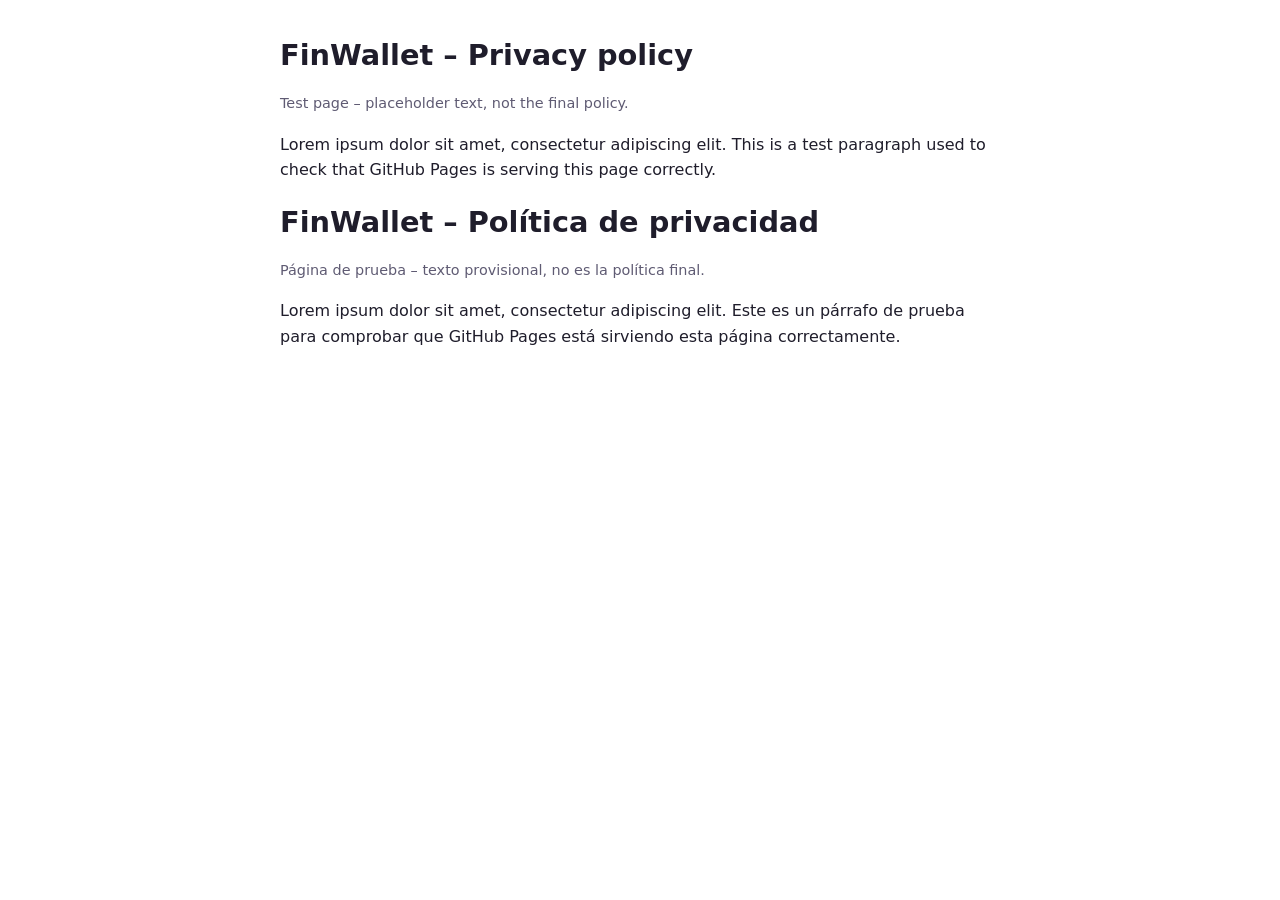
==== index.html @ 4b44c940 "Add test privacy policy page Placeholder text to check that GitHub Pages serves the page.  Co-Author" ====
<!doctype html>
<html lang="en">
<head>
<meta charset="utf-8">
<meta name="viewport" content="width=device-width, initial-scale=1">
<title>FinWallet – Privacy policy / Política de privacidad</title>
<style>
  :root { --bg:#ffffff; --fg:#1f1d2b; --muted:#5f5b73; --accent:#5b21b6; }
  @media (prefers-color-scheme: dark) {
    :root { --bg:#121118; --fg:#eceaf6; --muted:#a8a3c0; --accent:#b9a2ff; }
  }
  body { margin:0; background:var(--bg); color:var(--fg);
         font:16px/1.6 system-ui, -apple-system, "Segoe UI", Roboto, sans-serif; }
  main { max-width:720px; margin:0 auto; padding:32px 16px 64px; }
  h1 { font-size:1.8rem; margin:0 0 4px; }
  .muted { color:var(--muted); font-size:.9rem; }
  a { color:var(--accent); }
</style>
</head>
<body>
<main>
  <h1>FinWallet – Privacy policy</h1>
  <p class="muted">Test page – placeholder text, not the final policy.</p>
  <p>Lorem ipsum dolor sit amet, consectetur adipiscing elit. This is a test paragraph used to check that GitHub Pages is serving this page correctly.</p>

  <h1>FinWallet – Política de privacidad</h1>
  <p class="muted">Página de prueba – texto provisional, no es la política final.</p>
  <p>Lorem ipsum dolor sit amet, consectetur adipiscing elit. Este es un párrafo de prueba para comprobar que GitHub Pages está sirviendo esta página correctamente.</p>
</main>
</body>
</html>
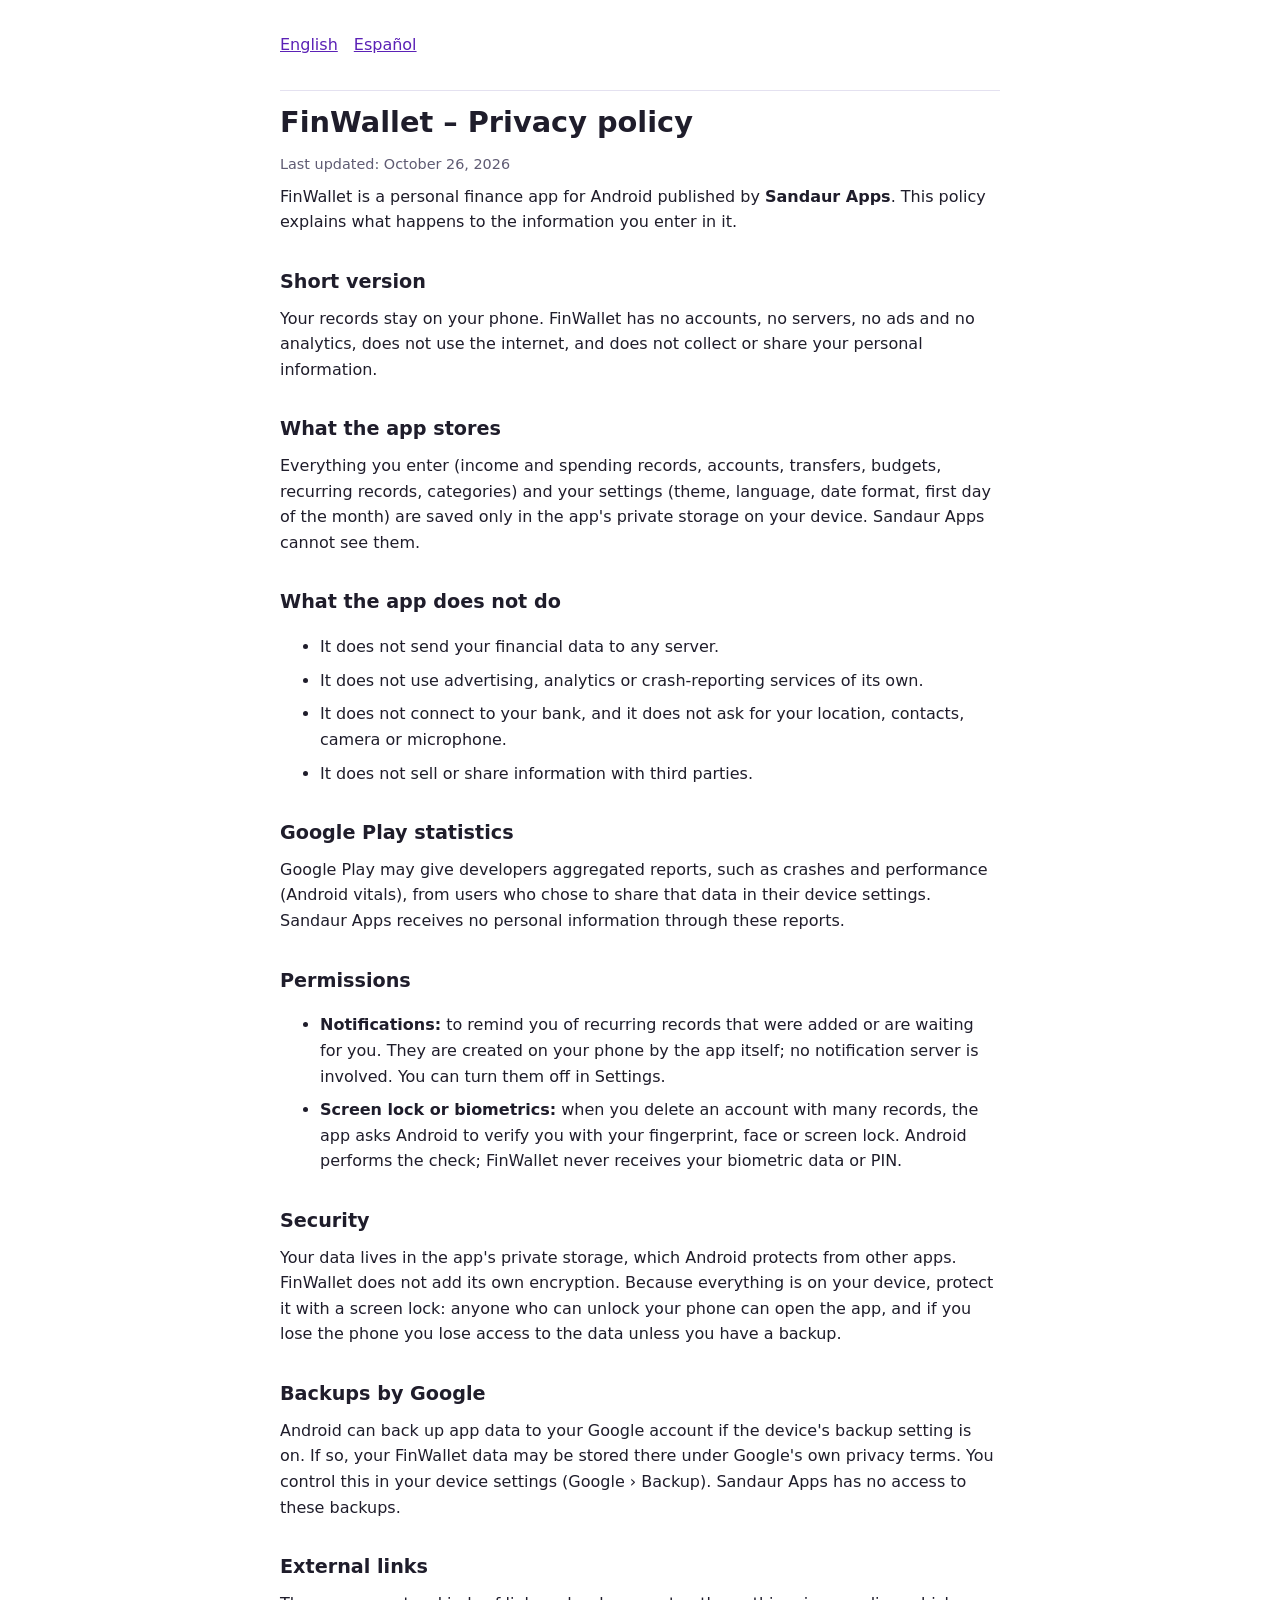
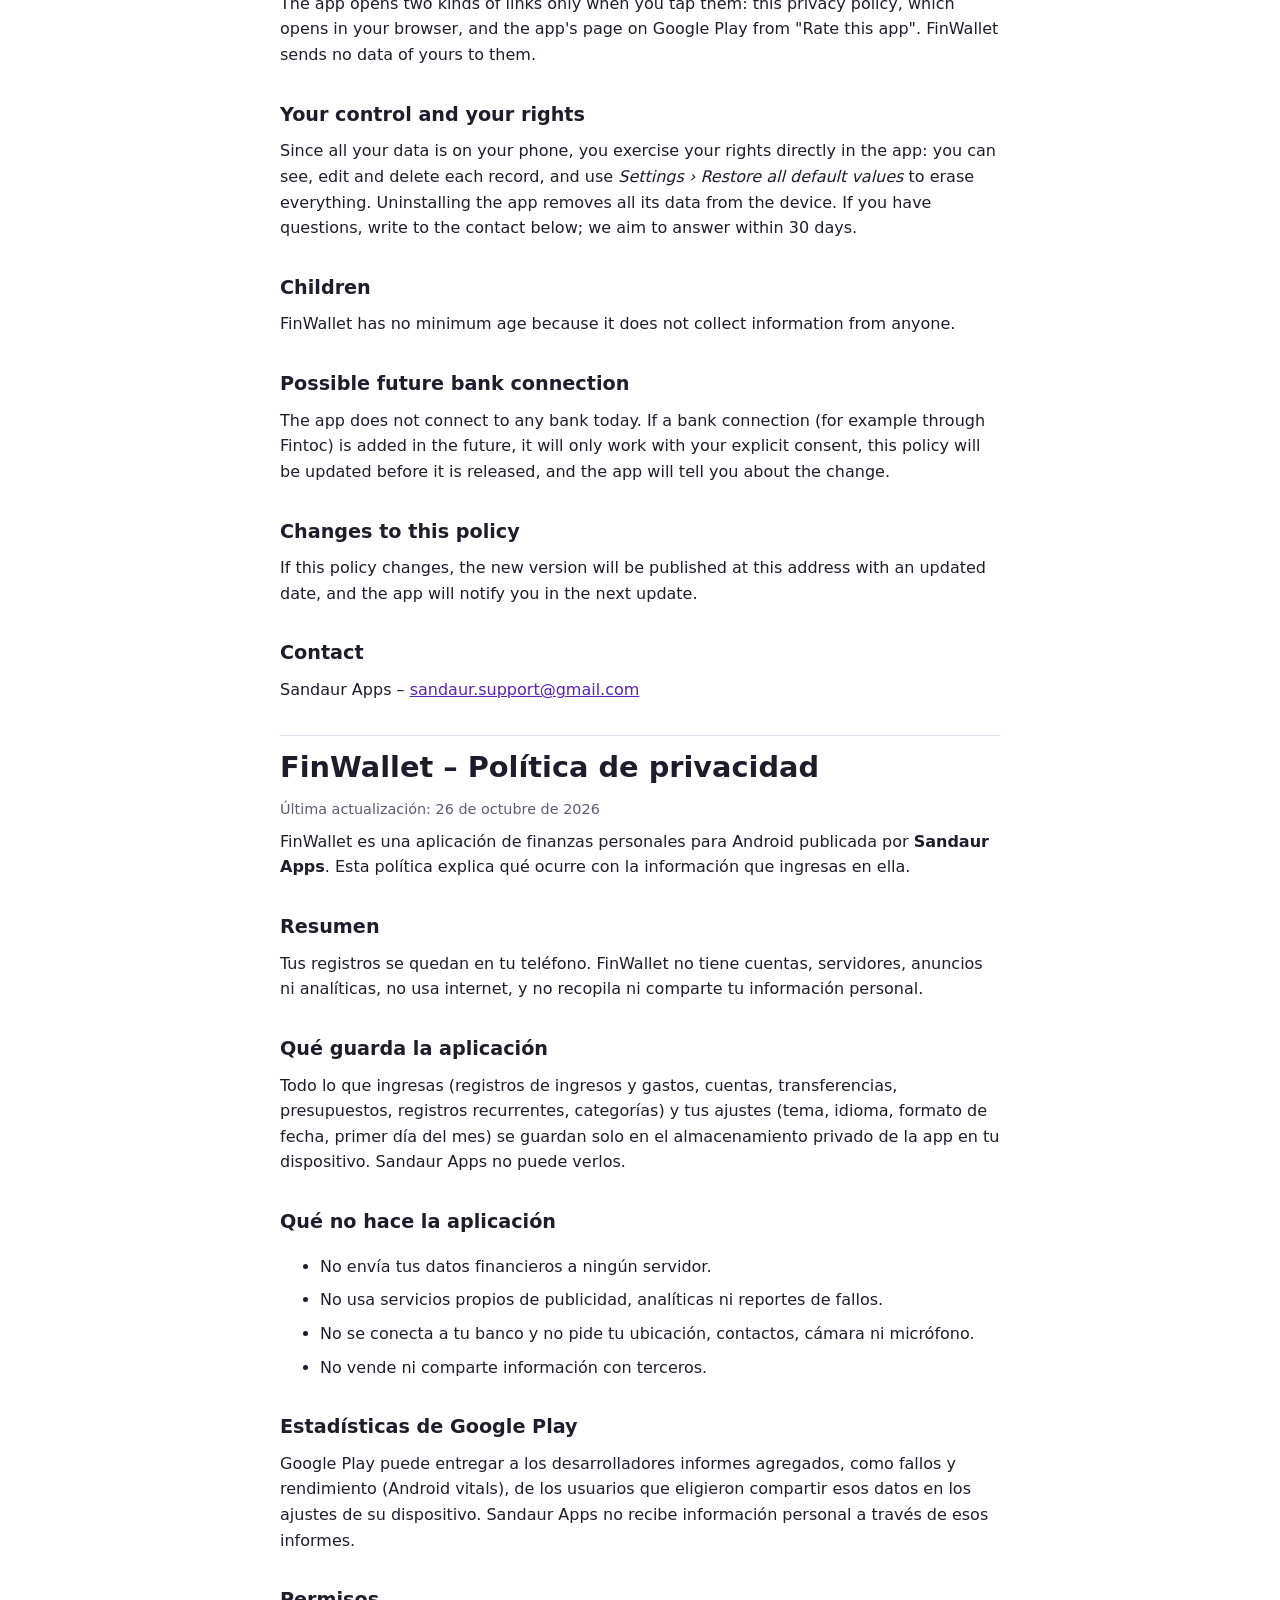
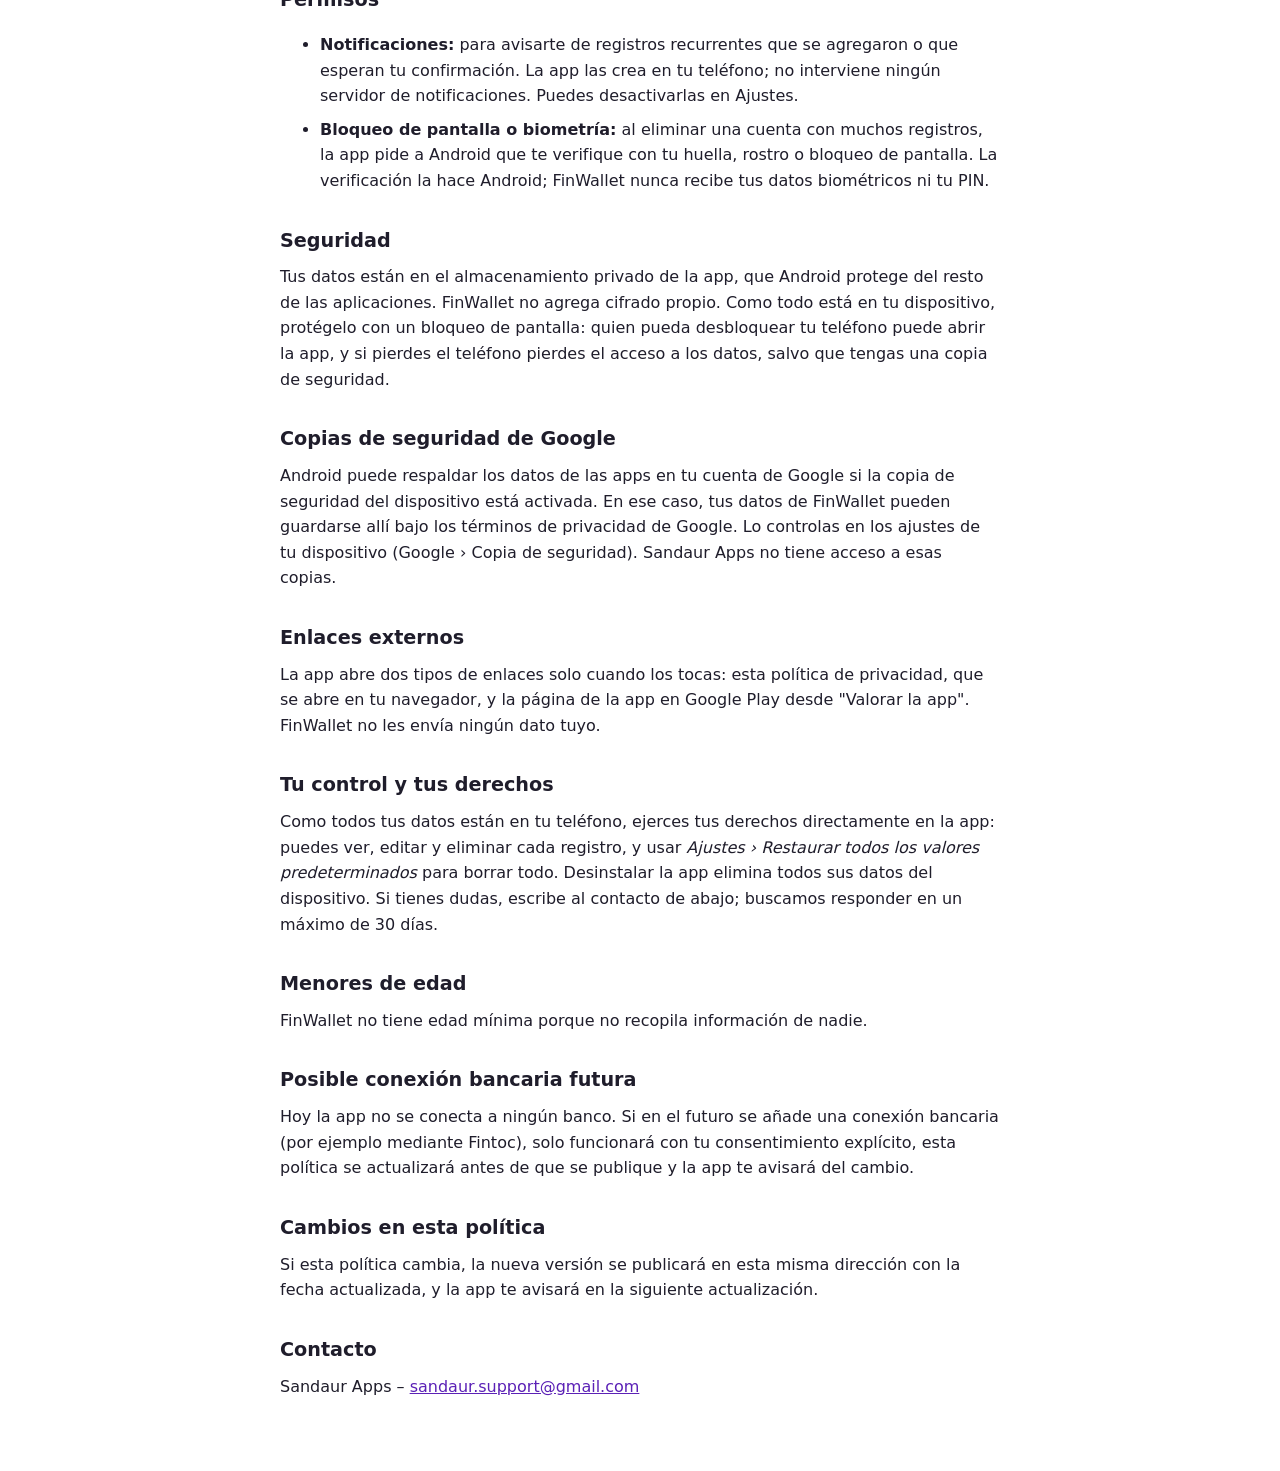
==== commit b5da03ea: "Publish the FinWallet privacy policy Replaces the test page with the full policy in English and Span" ====
--- a/index.html
+++ b/index.html
@@ -4,28 +4,135 @@
 <meta charset="utf-8">
 <meta name="viewport" content="width=device-width, initial-scale=1">
 <title>FinWallet – Privacy policy / Política de privacidad</title>
+<meta name="description" content="Privacy policy of FinWallet, a personal finance app for Android by Sandaur Apps. / Política de privacidad de FinWallet, app de finanzas personales para Android de Sandaur Apps.">
 <style>
-  :root { --bg:#ffffff; --fg:#1f1d2b; --muted:#5f5b73; --accent:#5b21b6; }
+  :root { --bg:#ffffff; --fg:#1f1d2b; --muted:#5f5b73; --line:#e4e1f0; --accent:#5b21b6; }
   @media (prefers-color-scheme: dark) {
-    :root { --bg:#121118; --fg:#eceaf6; --muted:#a8a3c0; --accent:#b9a2ff; }
+    :root { --bg:#121118; --fg:#eceaf6; --muted:#a8a3c0; --line:#2b2938; --accent:#b9a2ff; }
   }
   body { margin:0; background:var(--bg); color:var(--fg);
          font:16px/1.6 system-ui, -apple-system, "Segoe UI", Roboto, sans-serif; }
   main { max-width:720px; margin:0 auto; padding:32px 16px 64px; }
   h1 { font-size:1.8rem; margin:0 0 4px; }
+  h2 { font-size:1.2rem; margin:32px 0 8px; }
+  p, li { margin:8px 0; }
   .muted { color:var(--muted); font-size:.9rem; }
+  nav a { color:var(--accent); margin-right:16px; }
+  section { border-top:1px solid var(--line); margin-top:32px; padding-top:8px; }
   a { color:var(--accent); }
 </style>
 </head>
 <body>
 <main>
+<nav><a href="#en">English</a><a href="#es">Español</a></nav>
+
+<section id="en" lang="en">
   <h1>FinWallet – Privacy policy</h1>
-  <p class="muted">Test page – placeholder text, not the final policy.</p>
-  <p>Lorem ipsum dolor sit amet, consectetur adipiscing elit. This is a test paragraph used to check that GitHub Pages is serving this page correctly.</p>
+  <p class="muted">Last updated: October 26, 2026</p>
 
+  <p>FinWallet is a personal finance app for Android published by <strong>Sandaur Apps</strong>. This policy explains what happens to the information you enter in it.</p>
+
+  <h2>Short version</h2>
+  <p>Your records stay on your phone. FinWallet has no accounts, no servers, no ads and no analytics, does not use the internet, and does not collect or share your personal information.</p>
+
+  <h2>What the app stores</h2>
+  <p>Everything you enter (income and spending records, accounts, transfers, budgets, recurring records, categories) and your settings (theme, language, date format, first day of the month) are saved only in the app's private storage on your device. Sandaur Apps cannot see them.</p>
+
+  <h2>What the app does not do</h2>
+  <ul>
+    <li>It does not send your financial data to any server.</li>
+    <li>It does not use advertising, analytics or crash-reporting services of its own.</li>
+    <li>It does not connect to your bank, and it does not ask for your location, contacts, camera or microphone.</li>
+    <li>It does not sell or share information with third parties.</li>
+  </ul>
+
+  <h2>Google Play statistics</h2>
+  <p>Google Play may give developers aggregated reports, such as crashes and performance (Android vitals), from users who chose to share that data in their device settings. Sandaur Apps receives no personal information through these reports.</p>
+
+  <h2>Permissions</h2>
+  <ul>
+    <li><strong>Notifications:</strong> to remind you of recurring records that were added or are waiting for you. They are created on your phone by the app itself; no notification server is involved. You can turn them off in Settings.</li>
+    <li><strong>Screen lock or biometrics:</strong> when you delete an account with many records, the app asks Android to verify you with your fingerprint, face or screen lock. Android performs the check; FinWallet never receives your biometric data or PIN.</li>
+  </ul>
+
+  <h2>Security</h2>
+  <p>Your data lives in the app's private storage, which Android protects from other apps. FinWallet does not add its own encryption. Because everything is on your device, protect it with a screen lock: anyone who can unlock your phone can open the app, and if you lose the phone you lose access to the data unless you have a backup.</p>
+
+  <h2>Backups by Google</h2>
+  <p>Android can back up app data to your Google account if the device's backup setting is on. If so, your FinWallet data may be stored there under Google's own privacy terms. You control this in your device settings (Google &rsaquo; Backup). Sandaur Apps has no access to these backups.</p>
+
+  <h2>External links</h2>
+  <p>The app opens two kinds of links only when you tap them: this privacy policy, which opens in your browser, and the app's page on Google Play from "Rate this app". FinWallet sends no data of yours to them.</p>
+
+  <h2>Your control and your rights</h2>
+  <p>Since all your data is on your phone, you exercise your rights directly in the app: you can see, edit and delete each record, and use <em>Settings &rsaquo; Restore all default values</em> to erase everything. Uninstalling the app removes all its data from the device. If you have questions, write to the contact below; we aim to answer within 30 days.</p>
+
+  <h2>Children</h2>
+  <p>FinWallet has no minimum age because it does not collect information from anyone.</p>
+
+  <h2>Possible future bank connection</h2>
+  <p>The app does not connect to any bank today. If a bank connection (for example through Fintoc) is added in the future, it will only work with your explicit consent, this policy will be updated before it is released, and the app will tell you about the change.</p>
+
+  <h2>Changes to this policy</h2>
+  <p>If this policy changes, the new version will be published at this address with an updated date, and the app will notify you in the next update.</p>
+
+  <h2>Contact</h2>
+  <p>Sandaur Apps – <a href="mailto:sandaur.support@gmail.com">sandaur.support@gmail.com</a></p>
+</section>
+
+<section id="es" lang="es">
   <h1>FinWallet – Política de privacidad</h1>
-  <p class="muted">Página de prueba – texto provisional, no es la política final.</p>
-  <p>Lorem ipsum dolor sit amet, consectetur adipiscing elit. Este es un párrafo de prueba para comprobar que GitHub Pages está sirviendo esta página correctamente.</p>
+  <p class="muted">Última actualización: 26 de octubre de 2026</p>
+
+  <p>FinWallet es una aplicación de finanzas personales para Android publicada por <strong>Sandaur Apps</strong>. Esta política explica qué ocurre con la información que ingresas en ella.</p>
+
+  <h2>Resumen</h2>
+  <p>Tus registros se quedan en tu teléfono. FinWallet no tiene cuentas, servidores, anuncios ni analíticas, no usa internet, y no recopila ni comparte tu información personal.</p>
+
+  <h2>Qué guarda la aplicación</h2>
+  <p>Todo lo que ingresas (registros de ingresos y gastos, cuentas, transferencias, presupuestos, registros recurrentes, categorías) y tus ajustes (tema, idioma, formato de fecha, primer día del mes) se guardan solo en el almacenamiento privado de la app en tu dispositivo. Sandaur Apps no puede verlos.</p>
+
+  <h2>Qué no hace la aplicación</h2>
+  <ul>
+    <li>No envía tus datos financieros a ningún servidor.</li>
+    <li>No usa servicios propios de publicidad, analíticas ni reportes de fallos.</li>
+    <li>No se conecta a tu banco y no pide tu ubicación, contactos, cámara ni micrófono.</li>
+    <li>No vende ni comparte información con terceros.</li>
+  </ul>
+
+  <h2>Estadísticas de Google Play</h2>
+  <p>Google Play puede entregar a los desarrolladores informes agregados, como fallos y rendimiento (Android vitals), de los usuarios que eligieron compartir esos datos en los ajustes de su dispositivo. Sandaur Apps no recibe información personal a través de esos informes.</p>
+
+  <h2>Permisos</h2>
+  <ul>
+    <li><strong>Notificaciones:</strong> para avisarte de registros recurrentes que se agregaron o que esperan tu confirmación. La app las crea en tu teléfono; no interviene ningún servidor de notificaciones. Puedes desactivarlas en Ajustes.</li>
+    <li><strong>Bloqueo de pantalla o biometría:</strong> al eliminar una cuenta con muchos registros, la app pide a Android que te verifique con tu huella, rostro o bloqueo de pantalla. La verificación la hace Android; FinWallet nunca recibe tus datos biométricos ni tu PIN.</li>
+  </ul>
+
+  <h2>Seguridad</h2>
+  <p>Tus datos están en el almacenamiento privado de la app, que Android protege del resto de las aplicaciones. FinWallet no agrega cifrado propio. Como todo está en tu dispositivo, protégelo con un bloqueo de pantalla: quien pueda desbloquear tu teléfono puede abrir la app, y si pierdes el teléfono pierdes el acceso a los datos, salvo que tengas una copia de seguridad.</p>
+
+  <h2>Copias de seguridad de Google</h2>
+  <p>Android puede respaldar los datos de las apps en tu cuenta de Google si la copia de seguridad del dispositivo está activada. En ese caso, tus datos de FinWallet pueden guardarse allí bajo los términos de privacidad de Google. Lo controlas en los ajustes de tu dispositivo (Google &rsaquo; Copia de seguridad). Sandaur Apps no tiene acceso a esas copias.</p>
+
+  <h2>Enlaces externos</h2>
+  <p>La app abre dos tipos de enlaces solo cuando los tocas: esta política de privacidad, que se abre en tu navegador, y la página de la app en Google Play desde "Valorar la app". FinWallet no les envía ningún dato tuyo.</p>
+
+  <h2>Tu control y tus derechos</h2>
+  <p>Como todos tus datos están en tu teléfono, ejerces tus derechos directamente en la app: puedes ver, editar y eliminar cada registro, y usar <em>Ajustes &rsaquo; Restaurar todos los valores predeterminados</em> para borrar todo. Desinstalar la app elimina todos sus datos del dispositivo. Si tienes dudas, escribe al contacto de abajo; buscamos responder en un máximo de 30 días.</p>
+
+  <h2>Menores de edad</h2>
+  <p>FinWallet no tiene edad mínima porque no recopila información de nadie.</p>
+
+  <h2>Posible conexión bancaria futura</h2>
+  <p>Hoy la app no se conecta a ningún banco. Si en el futuro se añade una conexión bancaria (por ejemplo mediante Fintoc), solo funcionará con tu consentimiento explícito, esta política se actualizará antes de que se publique y la app te avisará del cambio.</p>
+
+  <h2>Cambios en esta política</h2>
+  <p>Si esta política cambia, la nueva versión se publicará en esta misma dirección con la fecha actualizada, y la app te avisará en la siguiente actualización.</p>
+
+  <h2>Contacto</h2>
+  <p>Sandaur Apps – <a href="mailto:sandaur.support@gmail.com">sandaur.support@gmail.com</a></p>
+</section>
 </main>
 </body>
 </html>
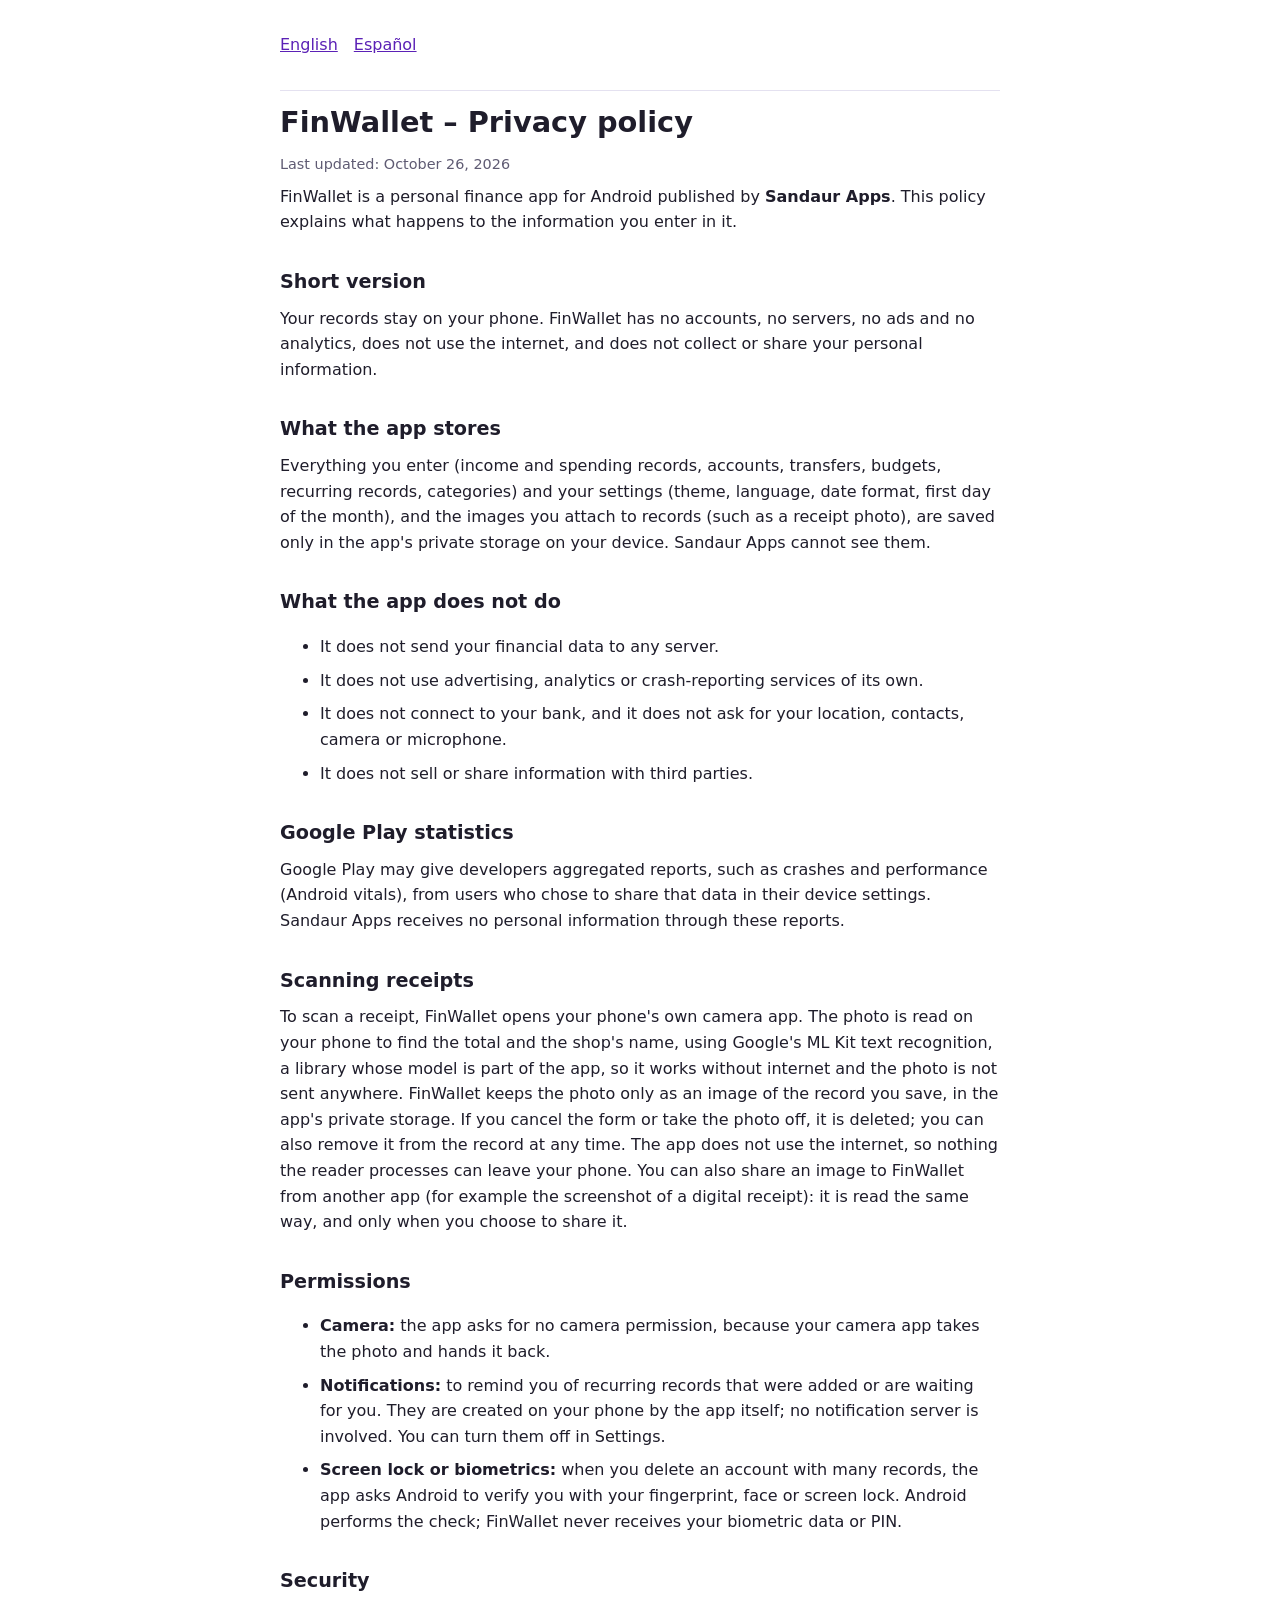
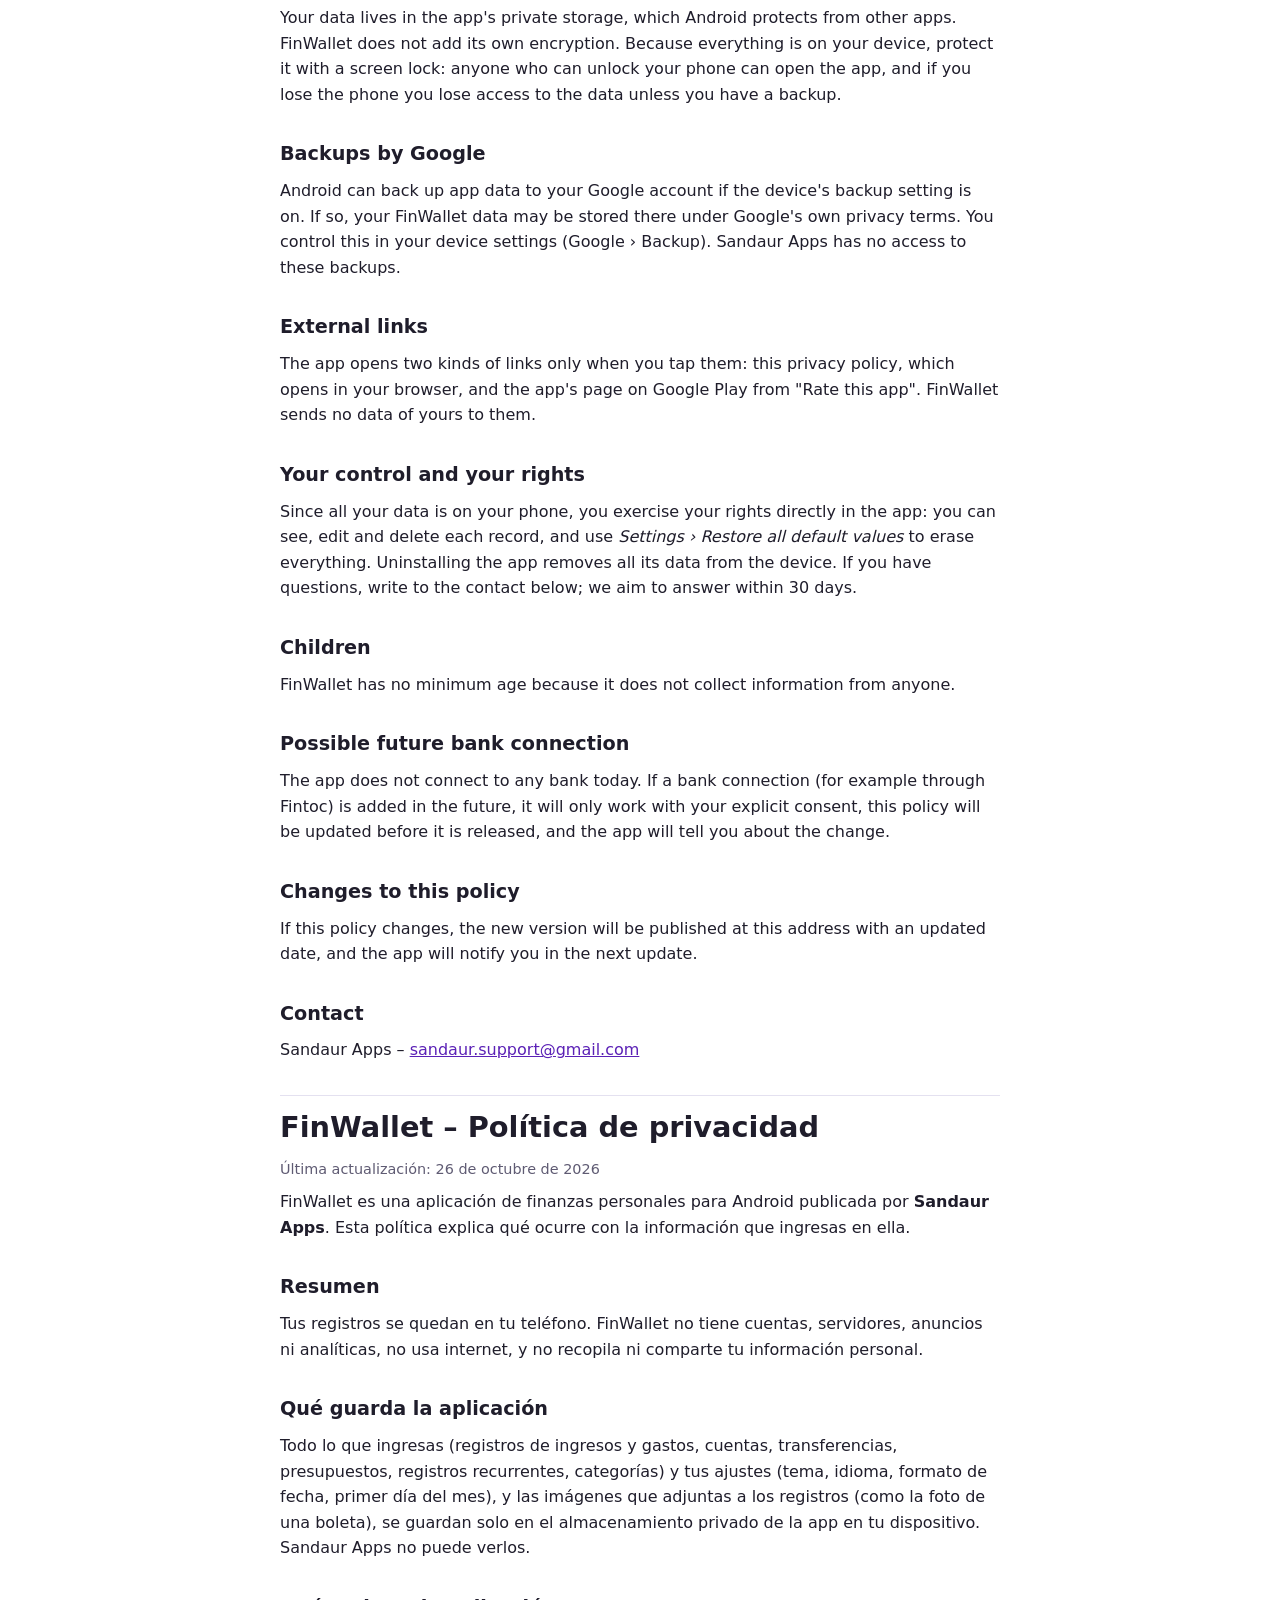
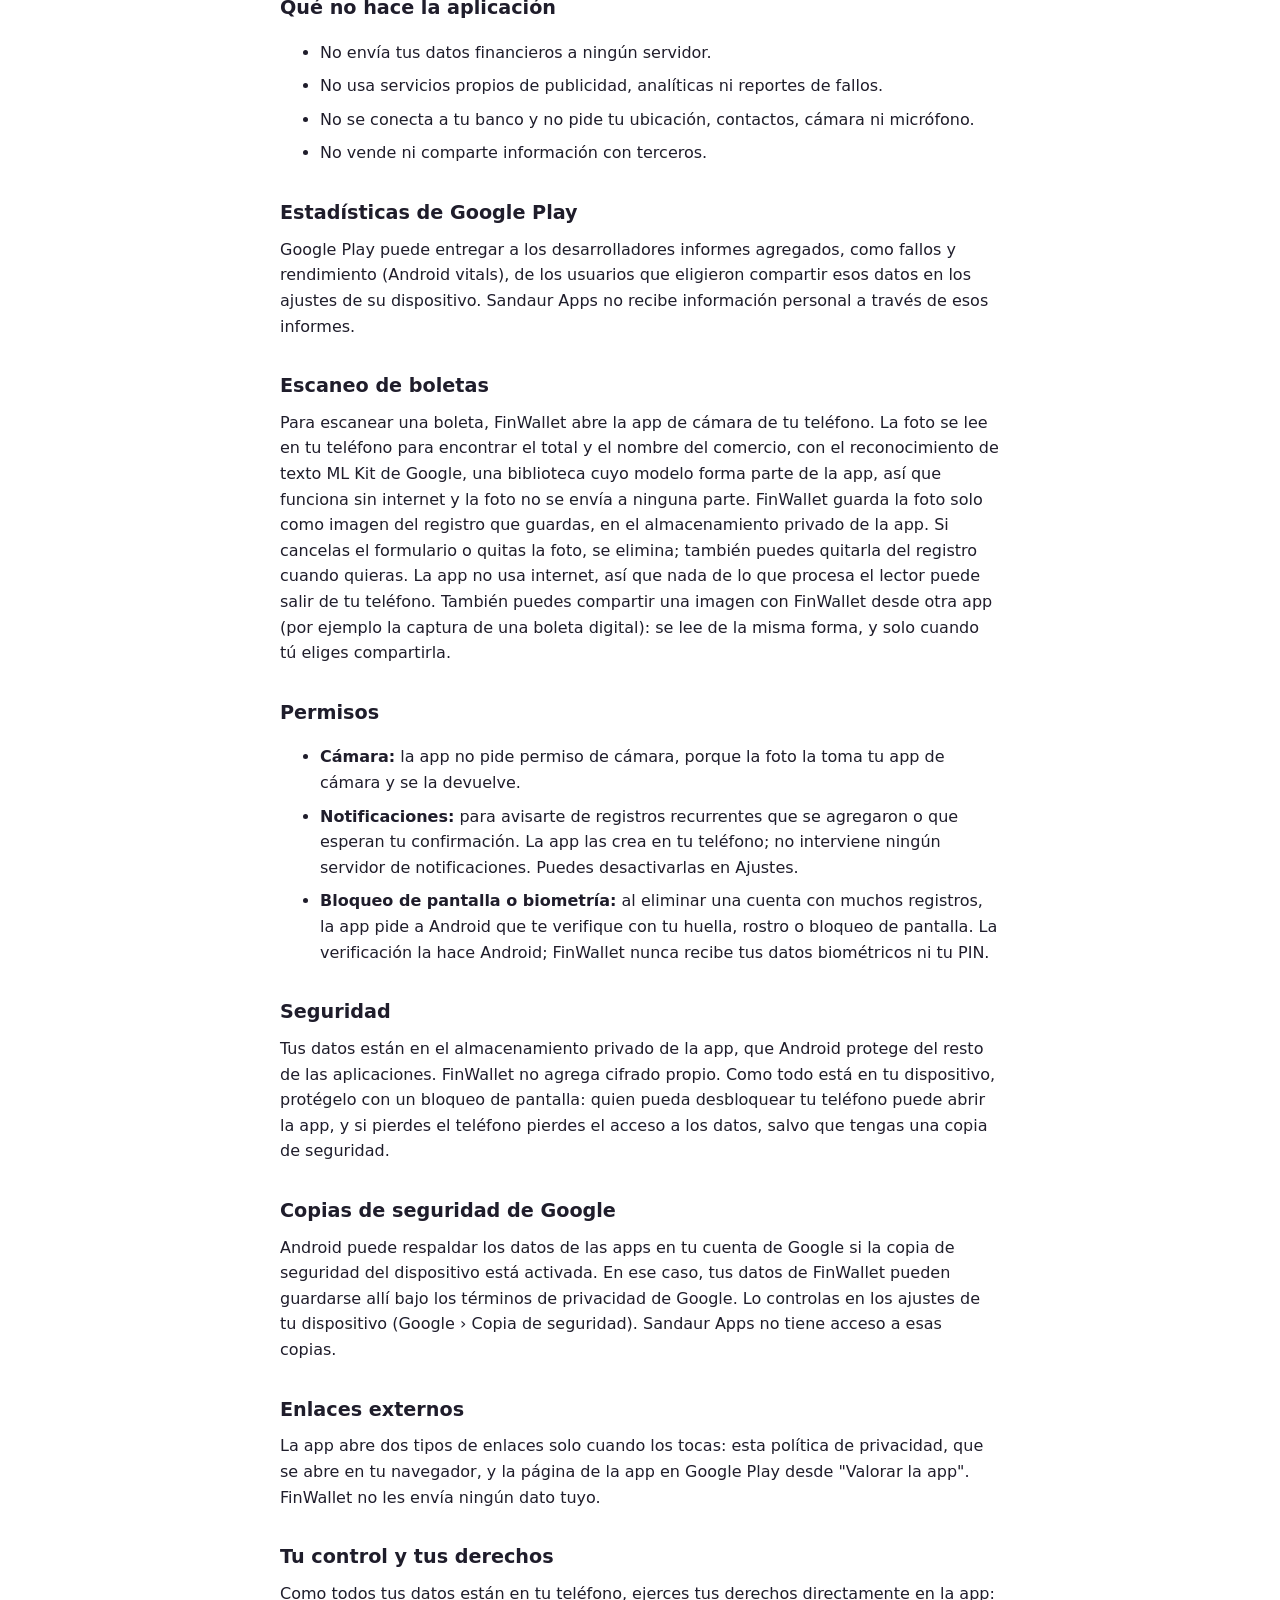
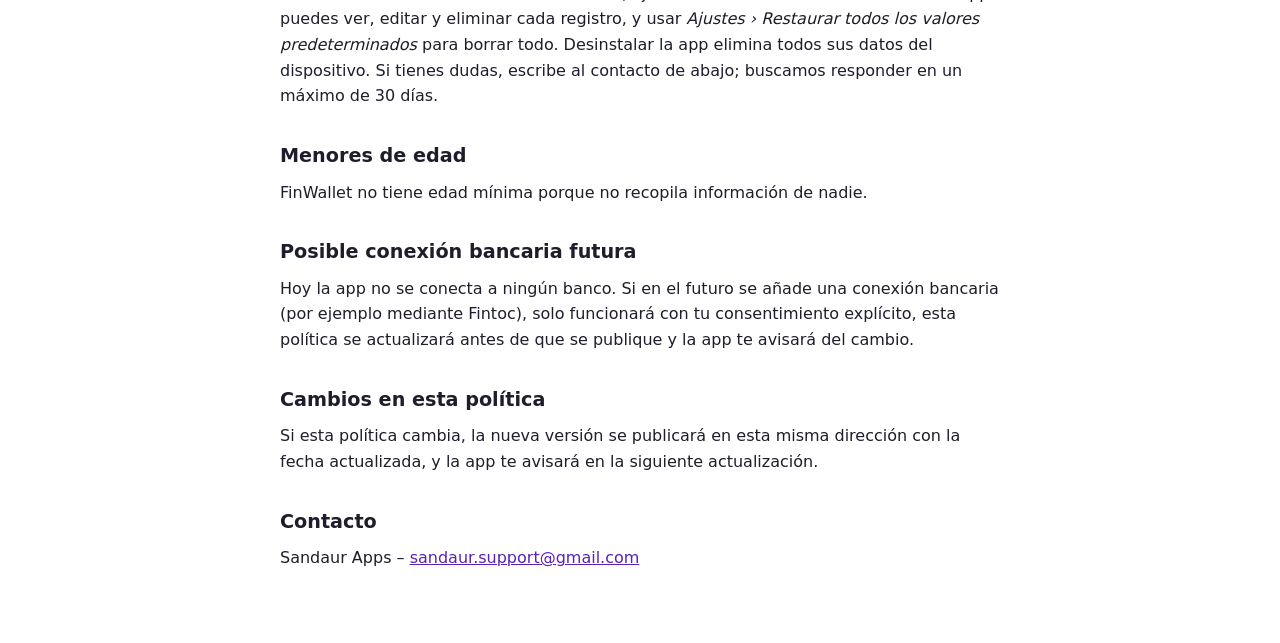
==== commit 2dc197c0: "Privacy policy: receipt scanning with on-device text recognition Explains that the photo is taken by" ====
--- a/index.html
+++ b/index.html
@@ -36,7 +36,7 @@
   <p>Your records stay on your phone. FinWallet has no accounts, no servers, no ads and no analytics, does not use the internet, and does not collect or share your personal information.</p>
 
   <h2>What the app stores</h2>
-  <p>Everything you enter (income and spending records, accounts, transfers, budgets, recurring records, categories) and your settings (theme, language, date format, first day of the month) are saved only in the app's private storage on your device. Sandaur Apps cannot see them.</p>
+  <p>Everything you enter (income and spending records, accounts, transfers, budgets, recurring records, categories) and your settings (theme, language, date format, first day of the month), and the images you attach to records (such as a receipt photo), are saved only in the app's private storage on your device. Sandaur Apps cannot see them.</p>
 
   <h2>What the app does not do</h2>
   <ul>
@@ -49,8 +49,12 @@
   <h2>Google Play statistics</h2>
   <p>Google Play may give developers aggregated reports, such as crashes and performance (Android vitals), from users who chose to share that data in their device settings. Sandaur Apps receives no personal information through these reports.</p>
 
+  <h2>Scanning receipts</h2>
+  <p>To scan a receipt, FinWallet opens your phone's own camera app. The photo is read on your phone to find the total and the shop's name, using Google's ML Kit text recognition, a library whose model is part of the app, so it works without internet and the photo is not sent anywhere. FinWallet keeps the photo only as an image of the record you save, in the app's private storage. If you cancel the form or take the photo off, it is deleted; you can also remove it from the record at any time. The app does not use the internet, so nothing the reader processes can leave your phone. You can also share an image to FinWallet from another app (for example the screenshot of a digital receipt): it is read the same way, and only when you choose to share it.</p>
+
   <h2>Permissions</h2>
   <ul>
+    <li><strong>Camera:</strong> the app asks for no camera permission, because your camera app takes the photo and hands it back.</li>
     <li><strong>Notifications:</strong> to remind you of recurring records that were added or are waiting for you. They are created on your phone by the app itself; no notification server is involved. You can turn them off in Settings.</li>
     <li><strong>Screen lock or biometrics:</strong> when you delete an account with many records, the app asks Android to verify you with your fingerprint, face or screen lock. Android performs the check; FinWallet never receives your biometric data or PIN.</li>
   </ul>
@@ -90,7 +94,7 @@
   <p>Tus registros se quedan en tu teléfono. FinWallet no tiene cuentas, servidores, anuncios ni analíticas, no usa internet, y no recopila ni comparte tu información personal.</p>
 
   <h2>Qué guarda la aplicación</h2>
-  <p>Todo lo que ingresas (registros de ingresos y gastos, cuentas, transferencias, presupuestos, registros recurrentes, categorías) y tus ajustes (tema, idioma, formato de fecha, primer día del mes) se guardan solo en el almacenamiento privado de la app en tu dispositivo. Sandaur Apps no puede verlos.</p>
+  <p>Todo lo que ingresas (registros de ingresos y gastos, cuentas, transferencias, presupuestos, registros recurrentes, categorías) y tus ajustes (tema, idioma, formato de fecha, primer día del mes), y las imágenes que adjuntas a los registros (como la foto de una boleta), se guardan solo en el almacenamiento privado de la app en tu dispositivo. Sandaur Apps no puede verlos.</p>
 
   <h2>Qué no hace la aplicación</h2>
   <ul>
@@ -103,8 +107,12 @@
   <h2>Estadísticas de Google Play</h2>
   <p>Google Play puede entregar a los desarrolladores informes agregados, como fallos y rendimiento (Android vitals), de los usuarios que eligieron compartir esos datos en los ajustes de su dispositivo. Sandaur Apps no recibe información personal a través de esos informes.</p>
 
+  <h2>Escaneo de boletas</h2>
+  <p>Para escanear una boleta, FinWallet abre la app de cámara de tu teléfono. La foto se lee en tu teléfono para encontrar el total y el nombre del comercio, con el reconocimiento de texto ML Kit de Google, una biblioteca cuyo modelo forma parte de la app, así que funciona sin internet y la foto no se envía a ninguna parte. FinWallet guarda la foto solo como imagen del registro que guardas, en el almacenamiento privado de la app. Si cancelas el formulario o quitas la foto, se elimina; también puedes quitarla del registro cuando quieras. La app no usa internet, así que nada de lo que procesa el lector puede salir de tu teléfono. También puedes compartir una imagen con FinWallet desde otra app (por ejemplo la captura de una boleta digital): se lee de la misma forma, y solo cuando tú eliges compartirla.</p>
+
   <h2>Permisos</h2>
   <ul>
+    <li><strong>Cámara:</strong> la app no pide permiso de cámara, porque la foto la toma tu app de cámara y se la devuelve.</li>
     <li><strong>Notificaciones:</strong> para avisarte de registros recurrentes que se agregaron o que esperan tu confirmación. La app las crea en tu teléfono; no interviene ningún servidor de notificaciones. Puedes desactivarlas en Ajustes.</li>
     <li><strong>Bloqueo de pantalla o biometría:</strong> al eliminar una cuenta con muchos registros, la app pide a Android que te verifique con tu huella, rostro o bloqueo de pantalla. La verificación la hace Android; FinWallet nunca recibe tus datos biométricos ni tu PIN.</li>
   </ul>
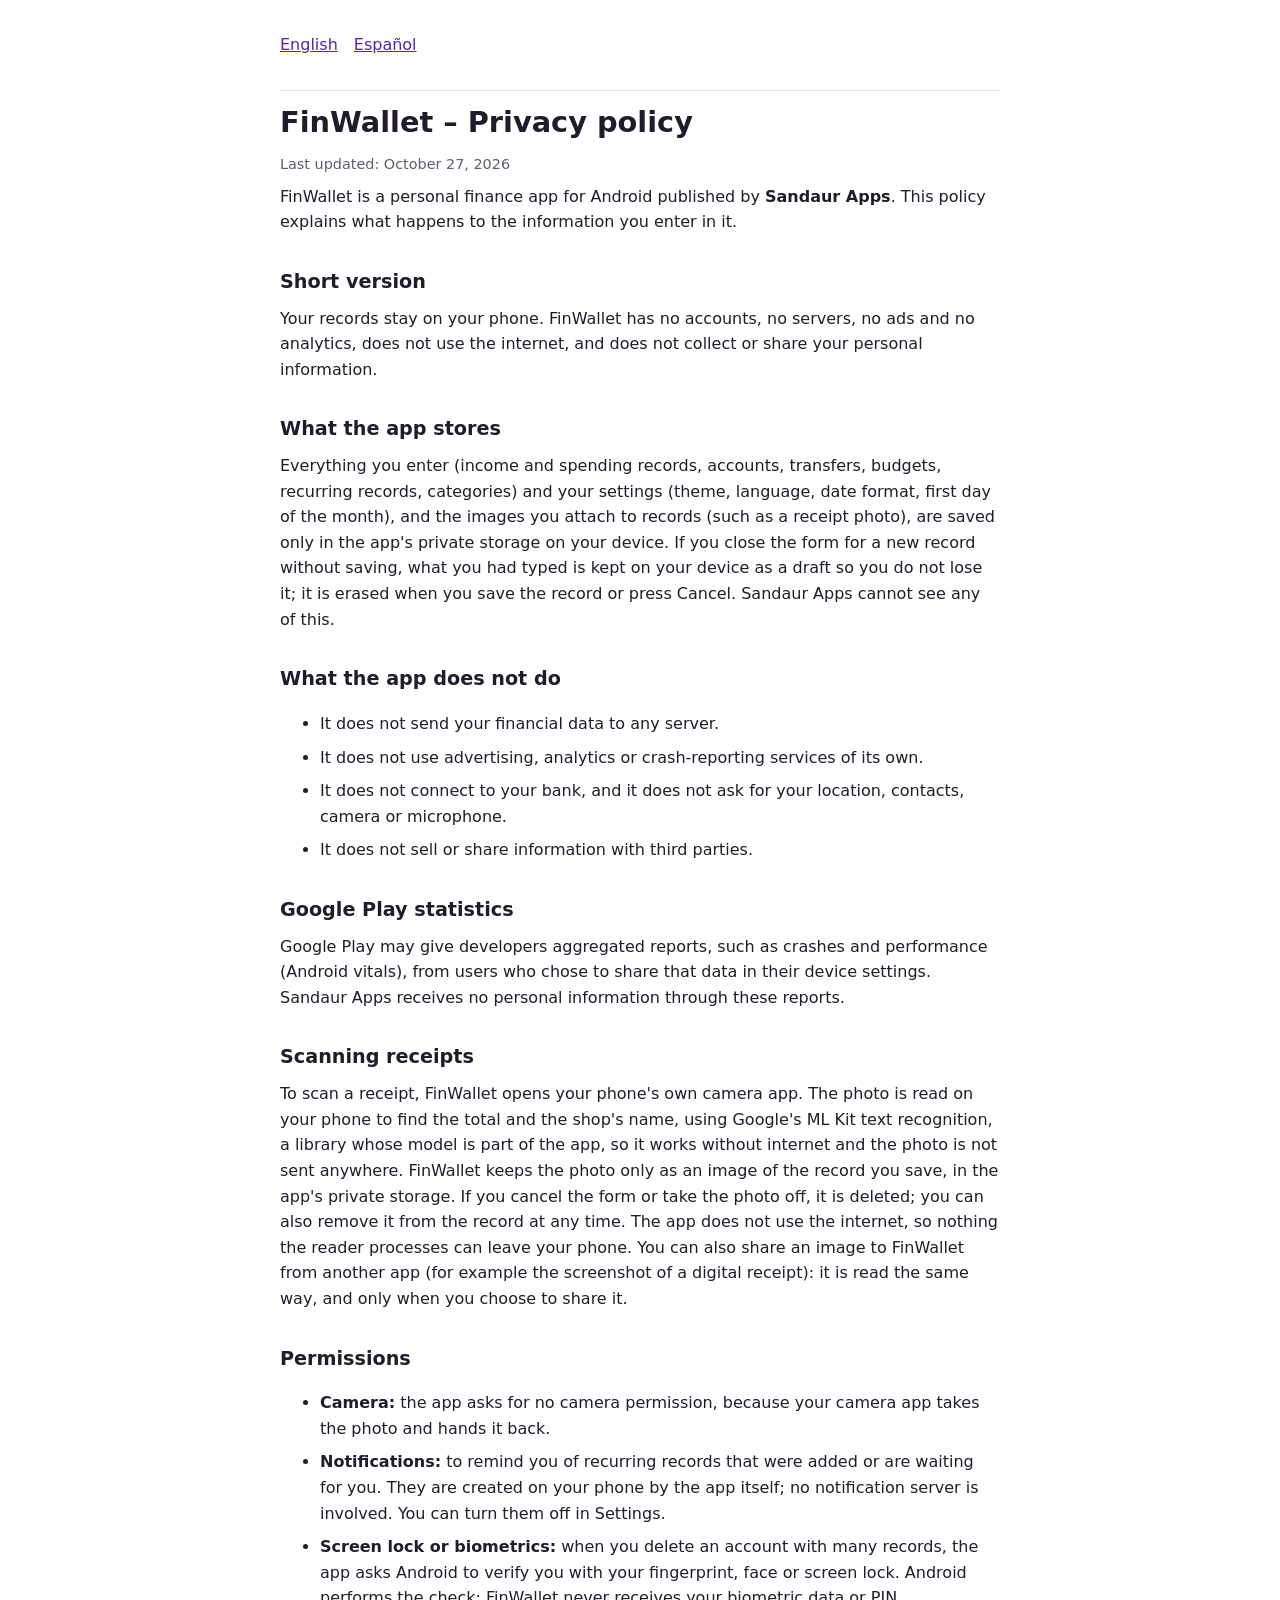
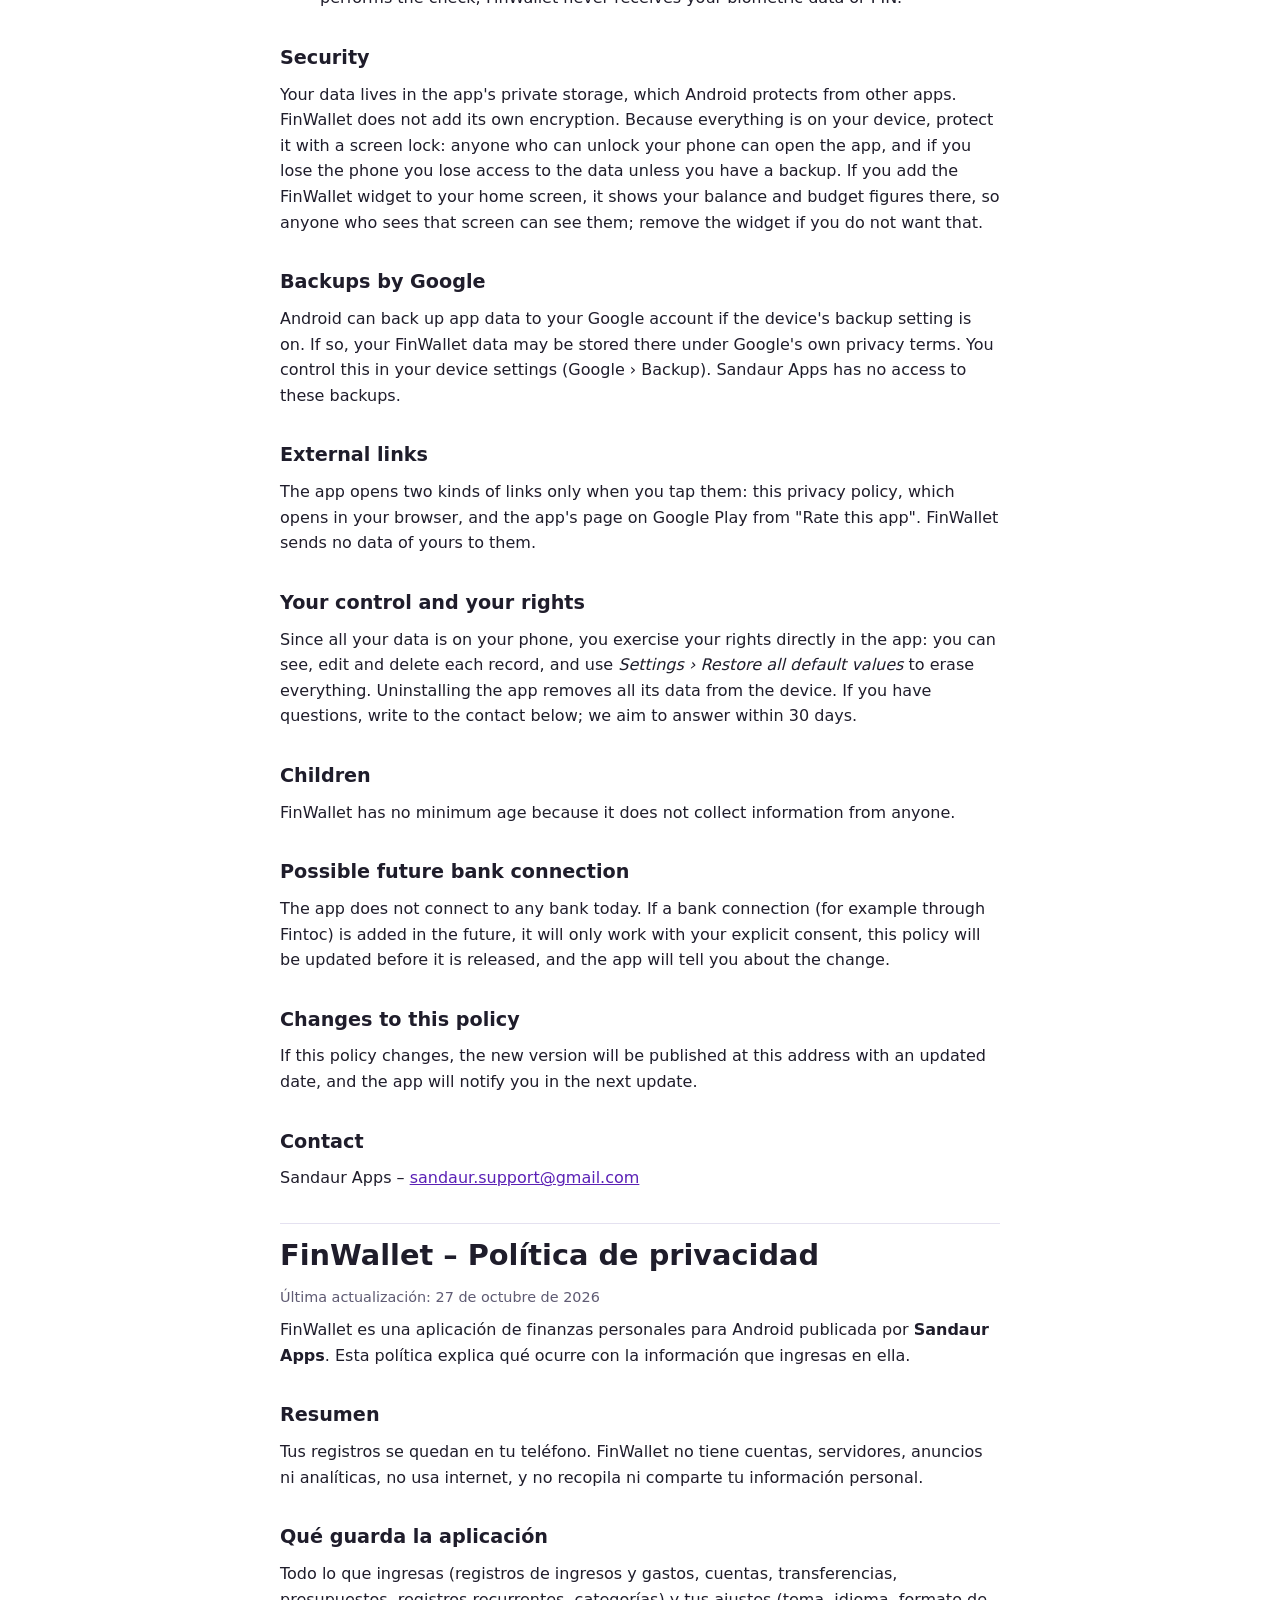
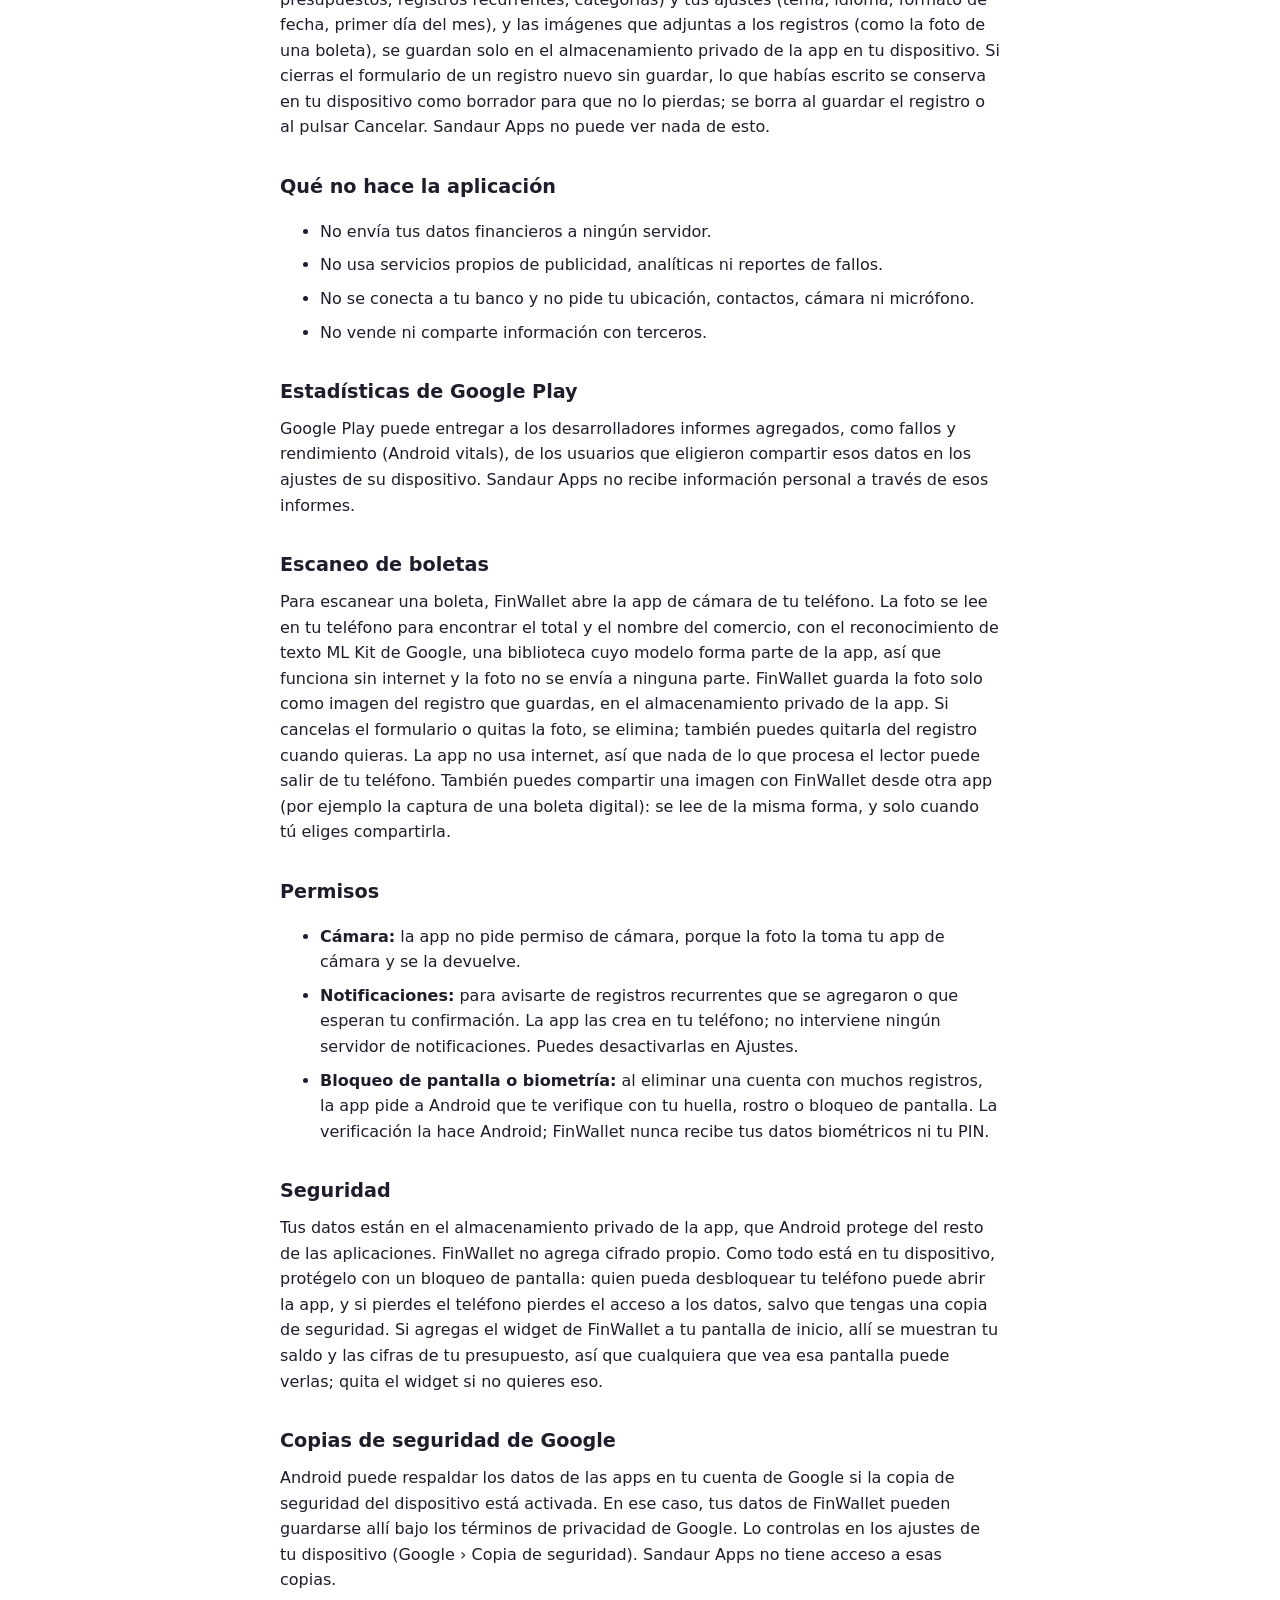
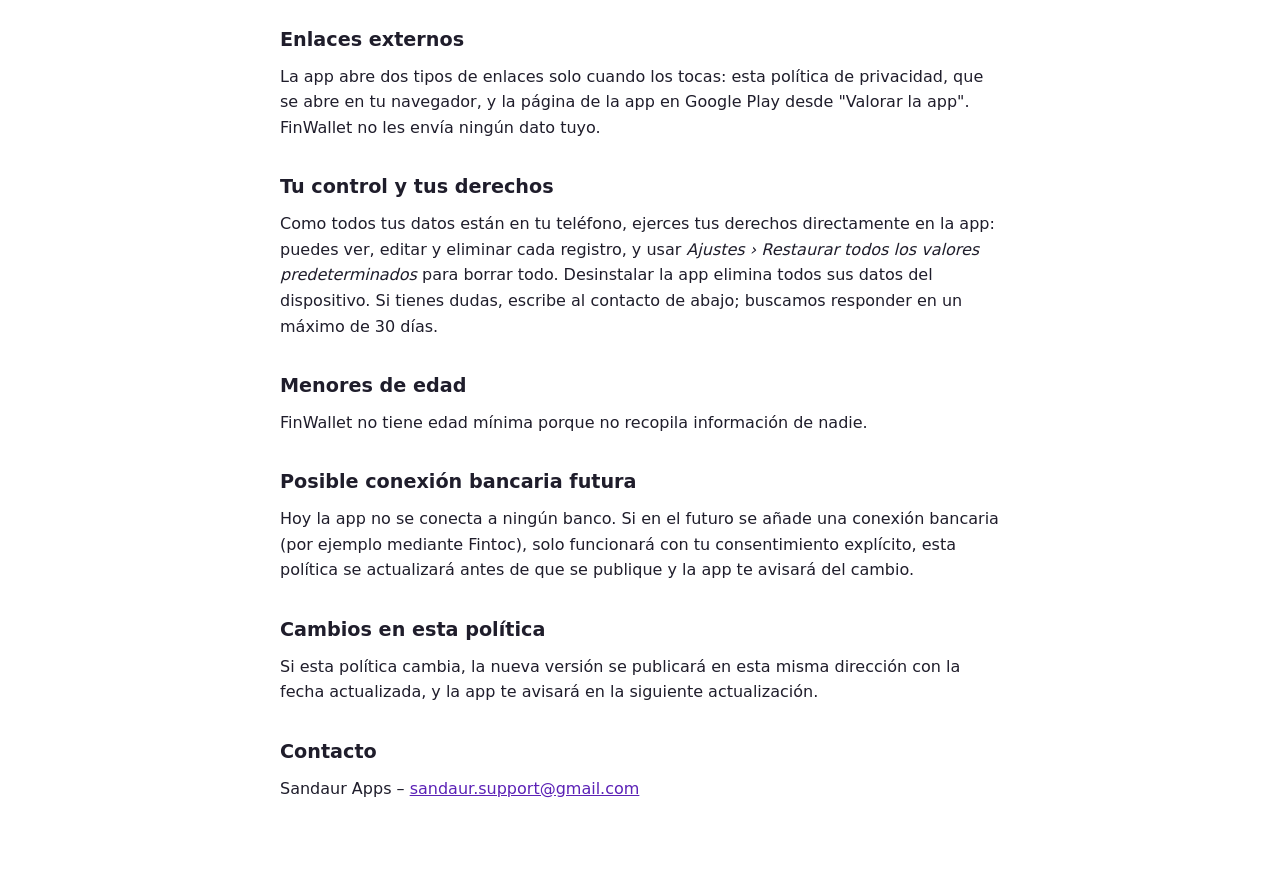
==== commit 59ccb779: "Privacy policy: draft of the unsaved form and the home-screen widget Says that what was typed in a n" ====
--- a/index.html
+++ b/index.html
@@ -28,7 +28,7 @@
 
 <section id="en" lang="en">
   <h1>FinWallet – Privacy policy</h1>
-  <p class="muted">Last updated: October 26, 2026</p>
+  <p class="muted">Last updated: October 27, 2026</p>
 
   <p>FinWallet is a personal finance app for Android published by <strong>Sandaur Apps</strong>. This policy explains what happens to the information you enter in it.</p>
 
@@ -36,7 +36,7 @@
   <p>Your records stay on your phone. FinWallet has no accounts, no servers, no ads and no analytics, does not use the internet, and does not collect or share your personal information.</p>
 
   <h2>What the app stores</h2>
-  <p>Everything you enter (income and spending records, accounts, transfers, budgets, recurring records, categories) and your settings (theme, language, date format, first day of the month), and the images you attach to records (such as a receipt photo), are saved only in the app's private storage on your device. Sandaur Apps cannot see them.</p>
+  <p>Everything you enter (income and spending records, accounts, transfers, budgets, recurring records, categories) and your settings (theme, language, date format, first day of the month), and the images you attach to records (such as a receipt photo), are saved only in the app's private storage on your device. If you close the form for a new record without saving, what you had typed is kept on your device as a draft so you do not lose it; it is erased when you save the record or press Cancel. Sandaur Apps cannot see any of this.</p>
 
   <h2>What the app does not do</h2>
   <ul>
@@ -60,7 +60,7 @@
   </ul>
 
   <h2>Security</h2>
-  <p>Your data lives in the app's private storage, which Android protects from other apps. FinWallet does not add its own encryption. Because everything is on your device, protect it with a screen lock: anyone who can unlock your phone can open the app, and if you lose the phone you lose access to the data unless you have a backup.</p>
+  <p>Your data lives in the app's private storage, which Android protects from other apps. FinWallet does not add its own encryption. Because everything is on your device, protect it with a screen lock: anyone who can unlock your phone can open the app, and if you lose the phone you lose access to the data unless you have a backup. If you add the FinWallet widget to your home screen, it shows your balance and budget figures there, so anyone who sees that screen can see them; remove the widget if you do not want that.</p>
 
   <h2>Backups by Google</h2>
   <p>Android can back up app data to your Google account if the device's backup setting is on. If so, your FinWallet data may be stored there under Google's own privacy terms. You control this in your device settings (Google &rsaquo; Backup). Sandaur Apps has no access to these backups.</p>
@@ -86,7 +86,7 @@
 
 <section id="es" lang="es">
   <h1>FinWallet – Política de privacidad</h1>
-  <p class="muted">Última actualización: 26 de octubre de 2026</p>
+  <p class="muted">Última actualización: 27 de octubre de 2026</p>
 
   <p>FinWallet es una aplicación de finanzas personales para Android publicada por <strong>Sandaur Apps</strong>. Esta política explica qué ocurre con la información que ingresas en ella.</p>
 
@@ -94,7 +94,7 @@
   <p>Tus registros se quedan en tu teléfono. FinWallet no tiene cuentas, servidores, anuncios ni analíticas, no usa internet, y no recopila ni comparte tu información personal.</p>
 
   <h2>Qué guarda la aplicación</h2>
-  <p>Todo lo que ingresas (registros de ingresos y gastos, cuentas, transferencias, presupuestos, registros recurrentes, categorías) y tus ajustes (tema, idioma, formato de fecha, primer día del mes), y las imágenes que adjuntas a los registros (como la foto de una boleta), se guardan solo en el almacenamiento privado de la app en tu dispositivo. Sandaur Apps no puede verlos.</p>
+  <p>Todo lo que ingresas (registros de ingresos y gastos, cuentas, transferencias, presupuestos, registros recurrentes, categorías) y tus ajustes (tema, idioma, formato de fecha, primer día del mes), y las imágenes que adjuntas a los registros (como la foto de una boleta), se guardan solo en el almacenamiento privado de la app en tu dispositivo. Si cierras el formulario de un registro nuevo sin guardar, lo que habías escrito se conserva en tu dispositivo como borrador para que no lo pierdas; se borra al guardar el registro o al pulsar Cancelar. Sandaur Apps no puede ver nada de esto.</p>
 
   <h2>Qué no hace la aplicación</h2>
   <ul>
@@ -118,7 +118,7 @@
   </ul>
 
   <h2>Seguridad</h2>
-  <p>Tus datos están en el almacenamiento privado de la app, que Android protege del resto de las aplicaciones. FinWallet no agrega cifrado propio. Como todo está en tu dispositivo, protégelo con un bloqueo de pantalla: quien pueda desbloquear tu teléfono puede abrir la app, y si pierdes el teléfono pierdes el acceso a los datos, salvo que tengas una copia de seguridad.</p>
+  <p>Tus datos están en el almacenamiento privado de la app, que Android protege del resto de las aplicaciones. FinWallet no agrega cifrado propio. Como todo está en tu dispositivo, protégelo con un bloqueo de pantalla: quien pueda desbloquear tu teléfono puede abrir la app, y si pierdes el teléfono pierdes el acceso a los datos, salvo que tengas una copia de seguridad. Si agregas el widget de FinWallet a tu pantalla de inicio, allí se muestran tu saldo y las cifras de tu presupuesto, así que cualquiera que vea esa pantalla puede verlas; quita el widget si no quieres eso.</p>
 
   <h2>Copias de seguridad de Google</h2>
   <p>Android puede respaldar los datos de las apps en tu cuenta de Google si la copia de seguridad del dispositivo está activada. En ese caso, tus datos de FinWallet pueden guardarse allí bajo los términos de privacidad de Google. Lo controlas en los ajustes de tu dispositivo (Google &rsaquo; Copia de seguridad). Sandaur Apps no tiene acceso a esas copias.</p>
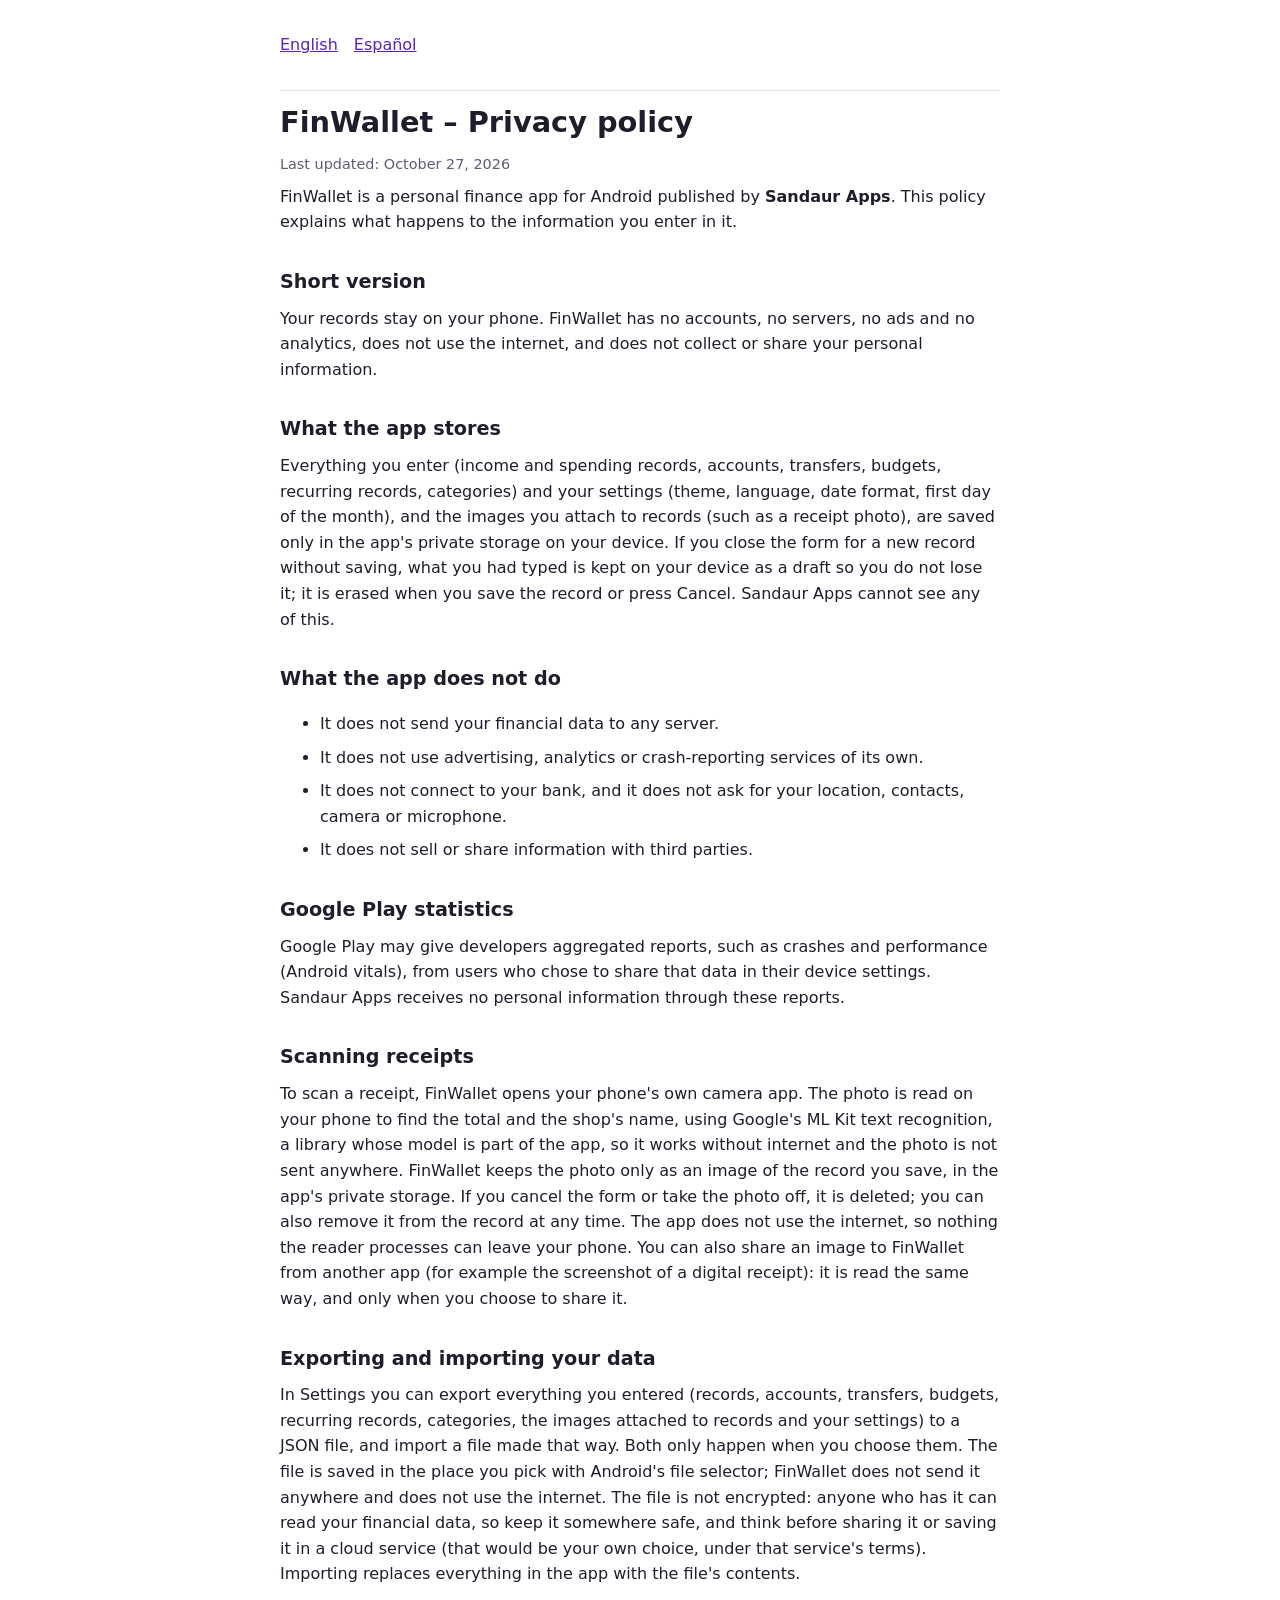
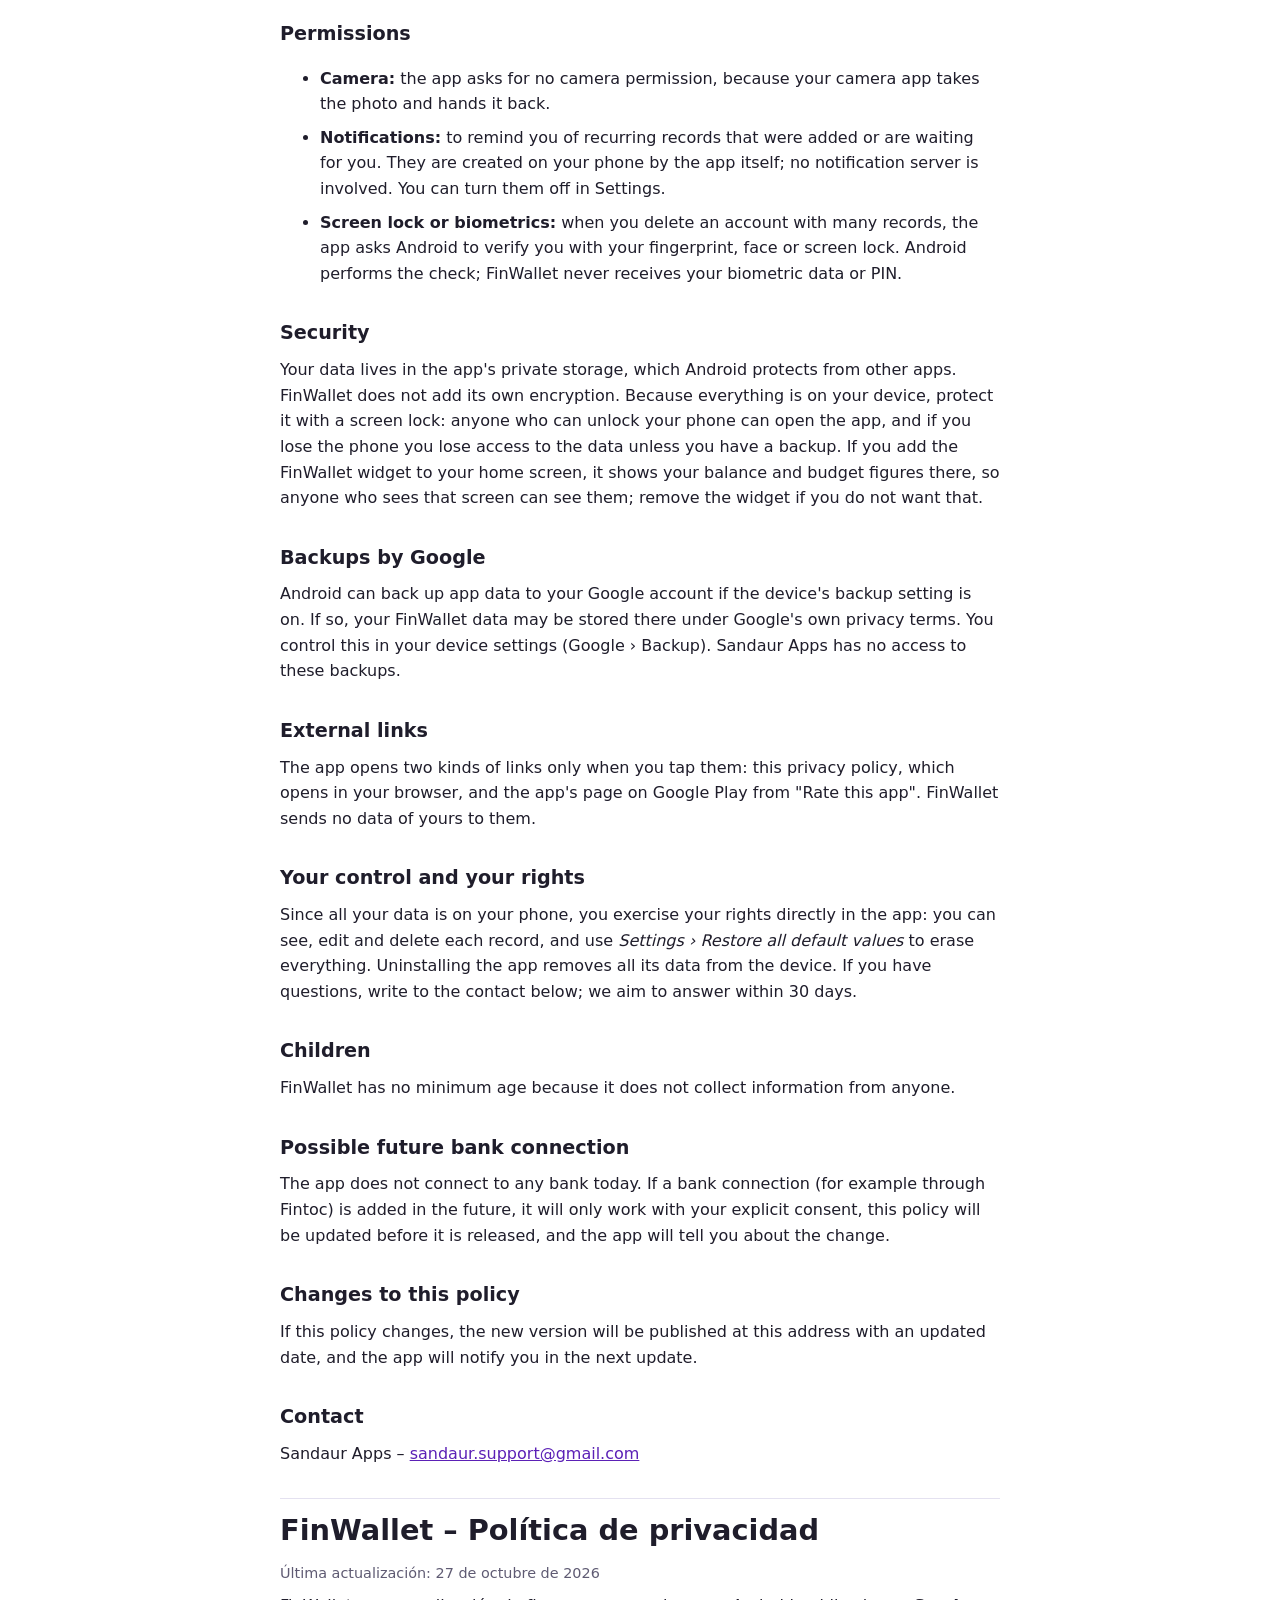
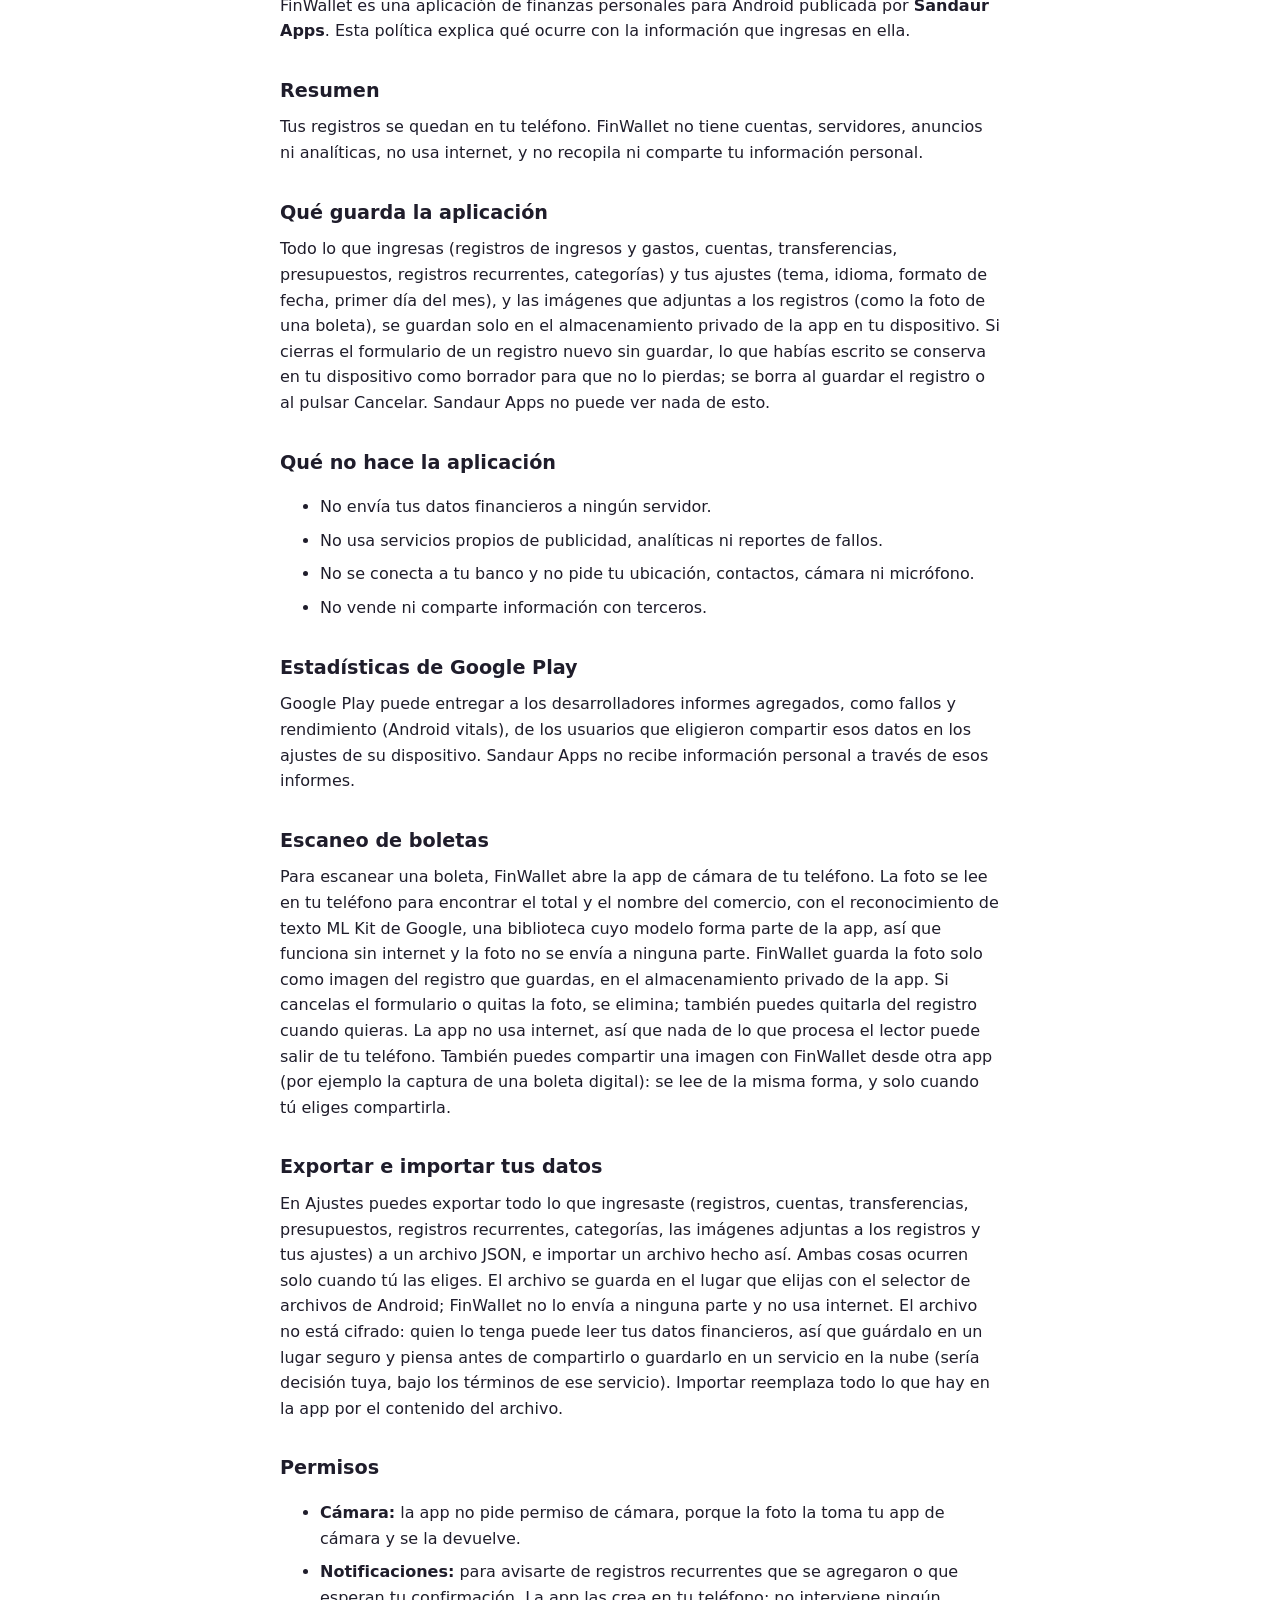
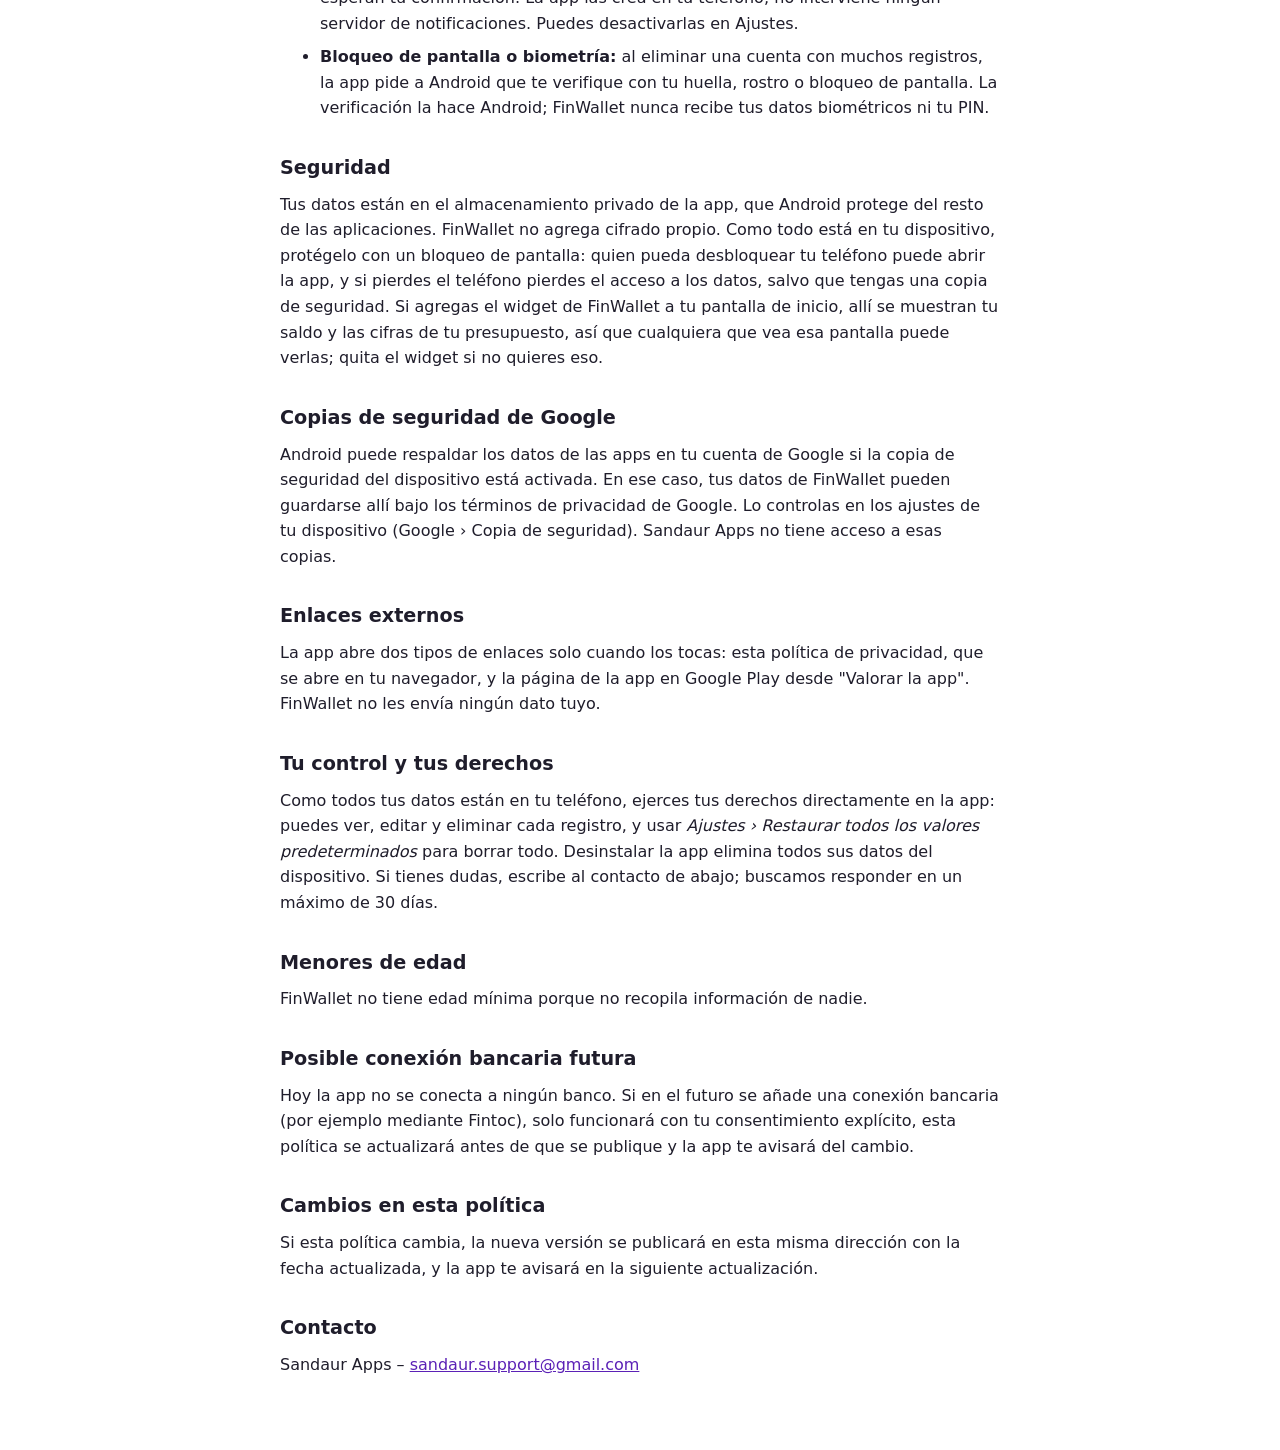
==== commit cb7e890e: "Privacy policy: exporting and importing data as a JSON file Explains that export/import only happen " ====
--- a/index.html
+++ b/index.html
@@ -51,6 +51,9 @@
 
   <h2>Scanning receipts</h2>
   <p>To scan a receipt, FinWallet opens your phone's own camera app. The photo is read on your phone to find the total and the shop's name, using Google's ML Kit text recognition, a library whose model is part of the app, so it works without internet and the photo is not sent anywhere. FinWallet keeps the photo only as an image of the record you save, in the app's private storage. If you cancel the form or take the photo off, it is deleted; you can also remove it from the record at any time. The app does not use the internet, so nothing the reader processes can leave your phone. You can also share an image to FinWallet from another app (for example the screenshot of a digital receipt): it is read the same way, and only when you choose to share it.</p>
+
+  <h2>Exporting and importing your data</h2>
+  <p>In Settings you can export everything you entered (records, accounts, transfers, budgets, recurring records, categories, the images attached to records and your settings) to a JSON file, and import a file made that way. Both only happen when you choose them. The file is saved in the place you pick with Android's file selector; FinWallet does not send it anywhere and does not use the internet. The file is not encrypted: anyone who has it can read your financial data, so keep it somewhere safe, and think before sharing it or saving it in a cloud service (that would be your own choice, under that service's terms). Importing replaces everything in the app with the file's contents.</p>
 
   <h2>Permissions</h2>
   <ul>
@@ -110,6 +113,9 @@
   <h2>Escaneo de boletas</h2>
   <p>Para escanear una boleta, FinWallet abre la app de cámara de tu teléfono. La foto se lee en tu teléfono para encontrar el total y el nombre del comercio, con el reconocimiento de texto ML Kit de Google, una biblioteca cuyo modelo forma parte de la app, así que funciona sin internet y la foto no se envía a ninguna parte. FinWallet guarda la foto solo como imagen del registro que guardas, en el almacenamiento privado de la app. Si cancelas el formulario o quitas la foto, se elimina; también puedes quitarla del registro cuando quieras. La app no usa internet, así que nada de lo que procesa el lector puede salir de tu teléfono. También puedes compartir una imagen con FinWallet desde otra app (por ejemplo la captura de una boleta digital): se lee de la misma forma, y solo cuando tú eliges compartirla.</p>
 
+  <h2>Exportar e importar tus datos</h2>
+  <p>En Ajustes puedes exportar todo lo que ingresaste (registros, cuentas, transferencias, presupuestos, registros recurrentes, categorías, las imágenes adjuntas a los registros y tus ajustes) a un archivo JSON, e importar un archivo hecho así. Ambas cosas ocurren solo cuando tú las eliges. El archivo se guarda en el lugar que elijas con el selector de archivos de Android; FinWallet no lo envía a ninguna parte y no usa internet. El archivo no está cifrado: quien lo tenga puede leer tus datos financieros, así que guárdalo en un lugar seguro y piensa antes de compartirlo o guardarlo en un servicio en la nube (sería decisión tuya, bajo los términos de ese servicio). Importar reemplaza todo lo que hay en la app por el contenido del archivo.</p>
+
   <h2>Permisos</h2>
   <ul>
     <li><strong>Cámara:</strong> la app no pide permiso de cámara, porque la foto la toma tu app de cámara y se la devuelve.</li>
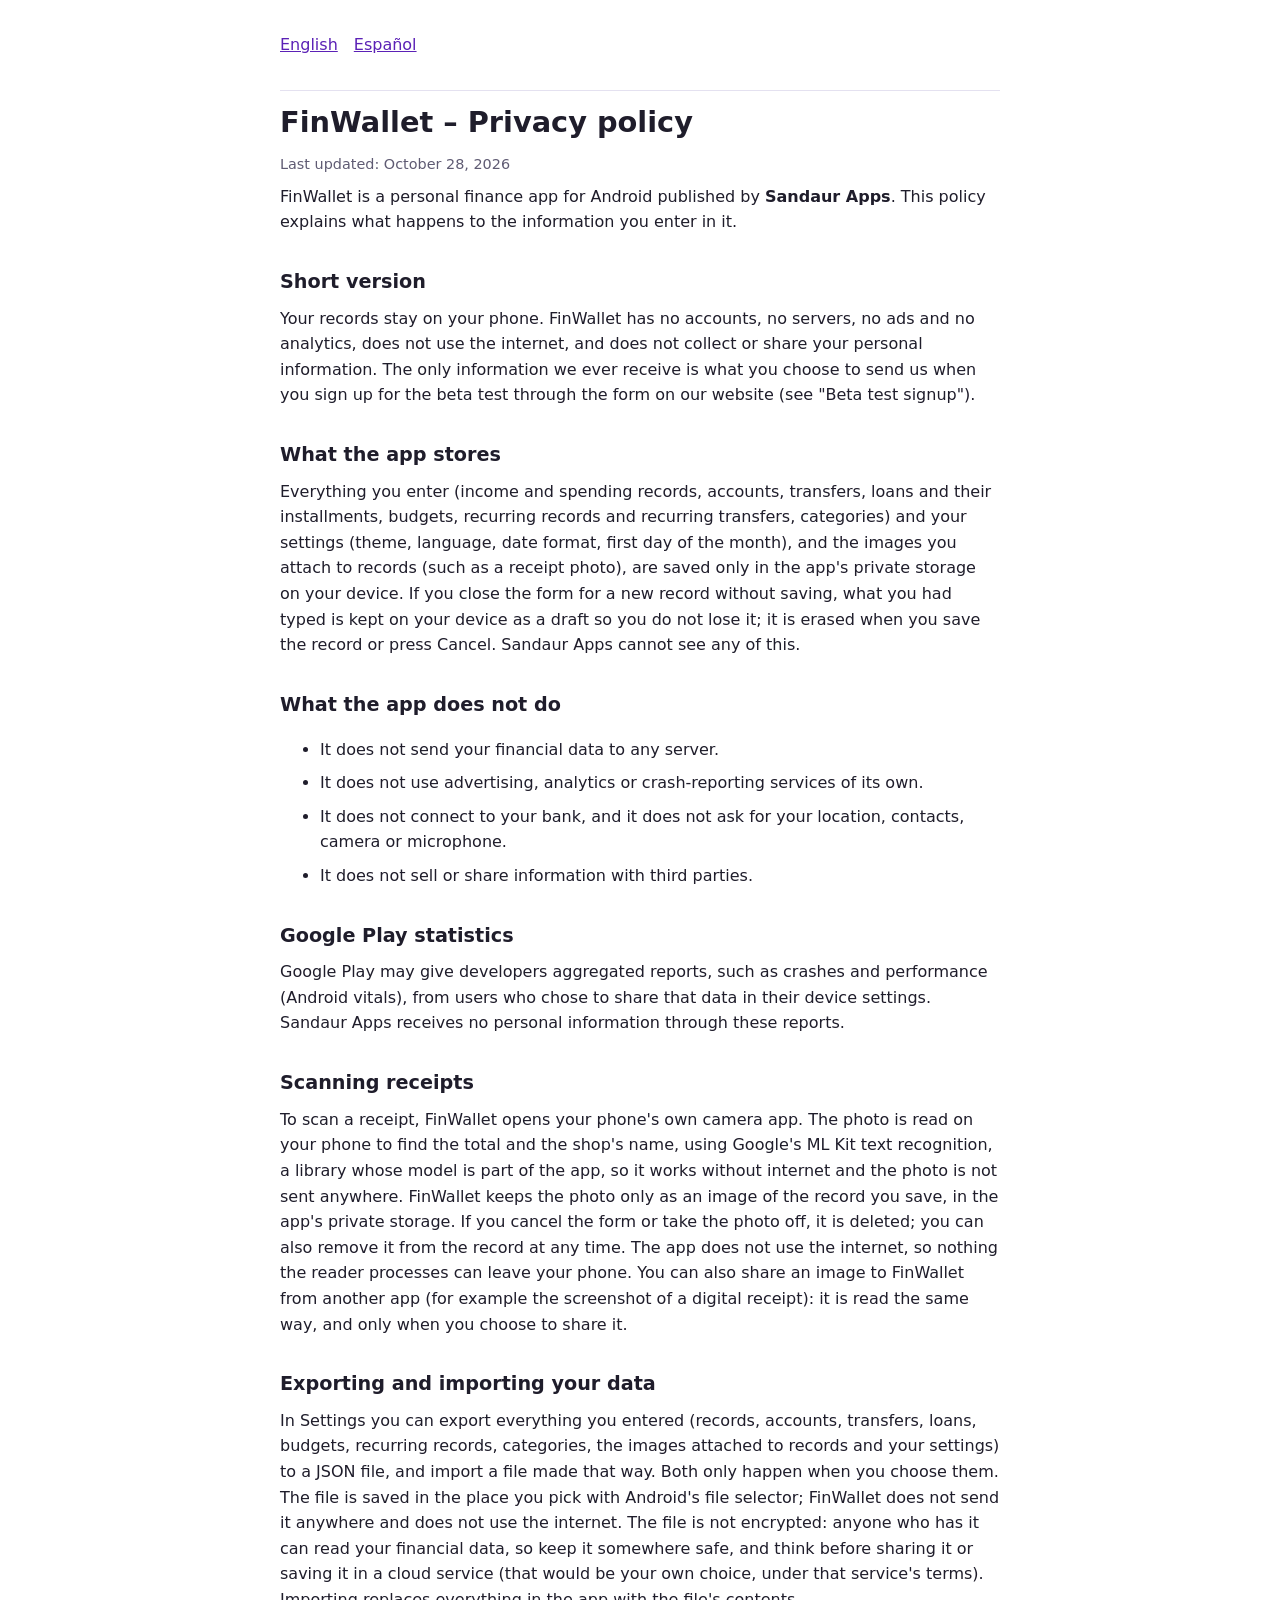
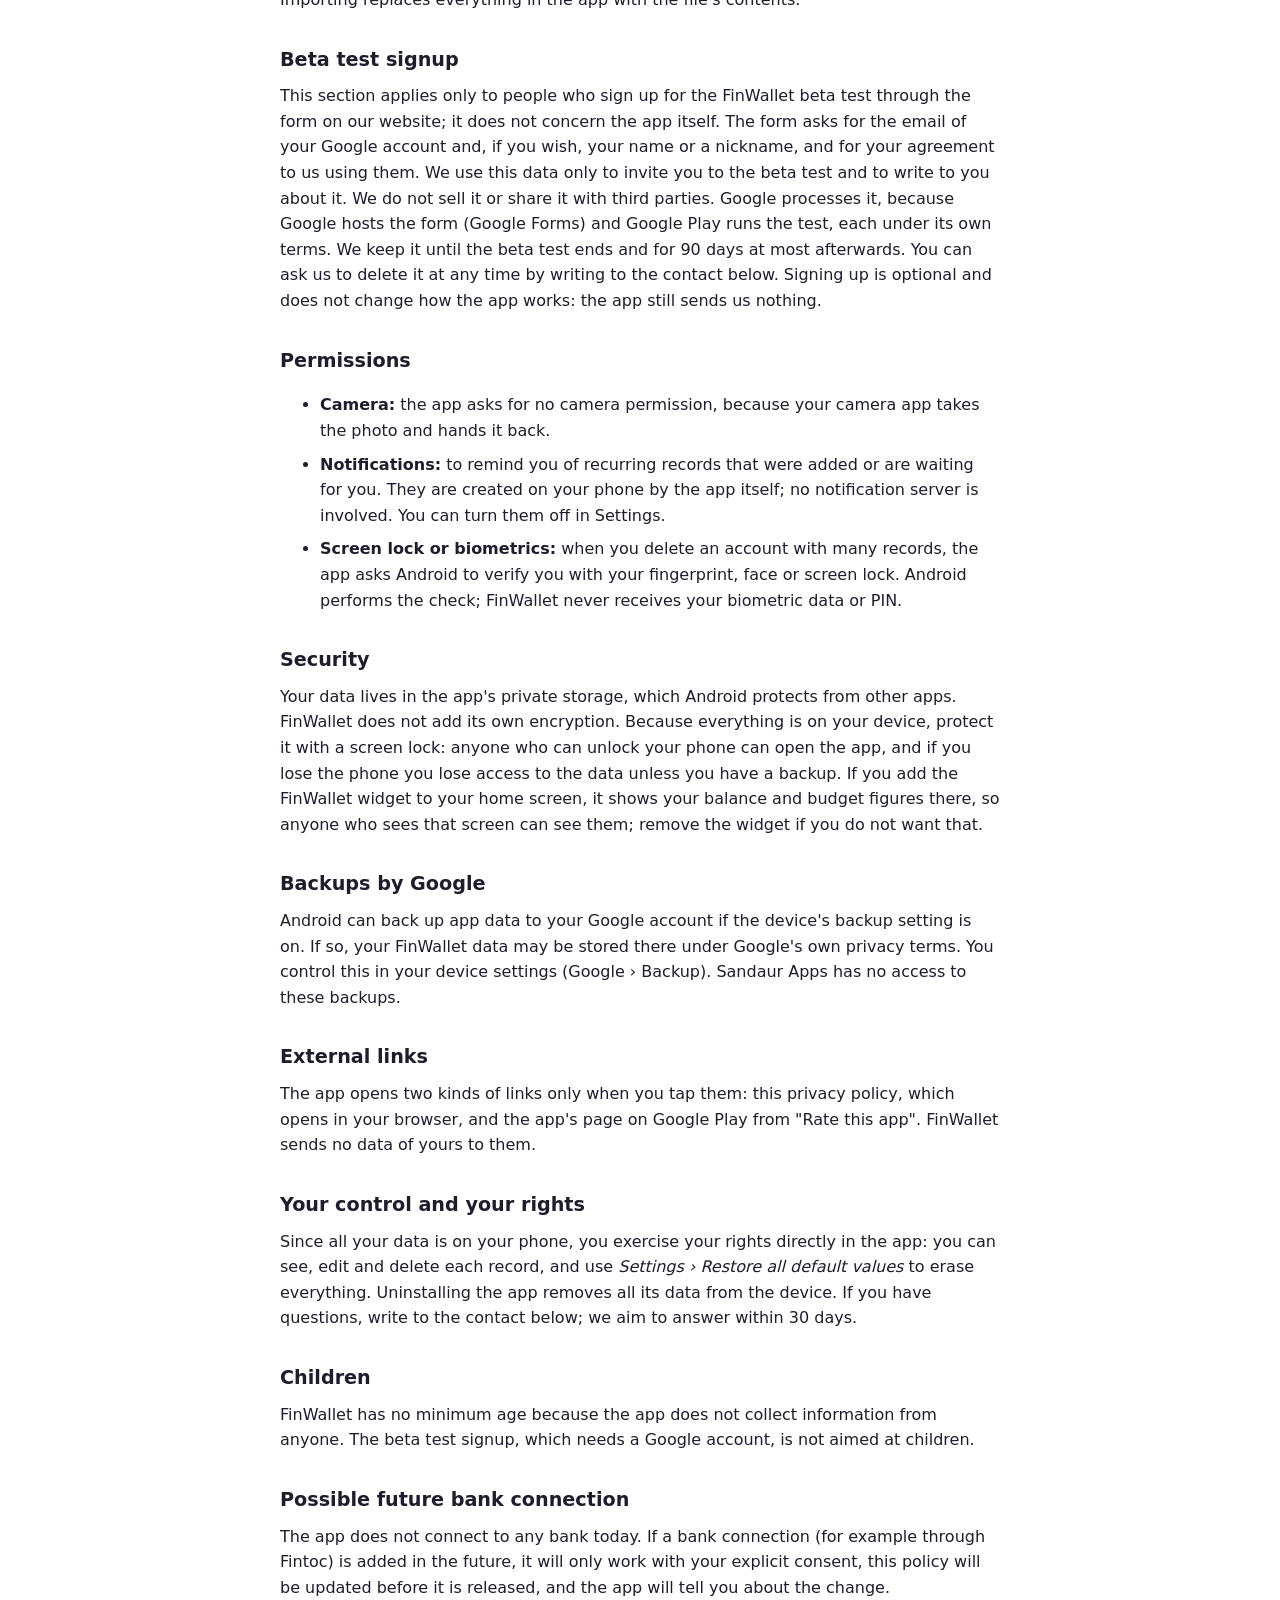
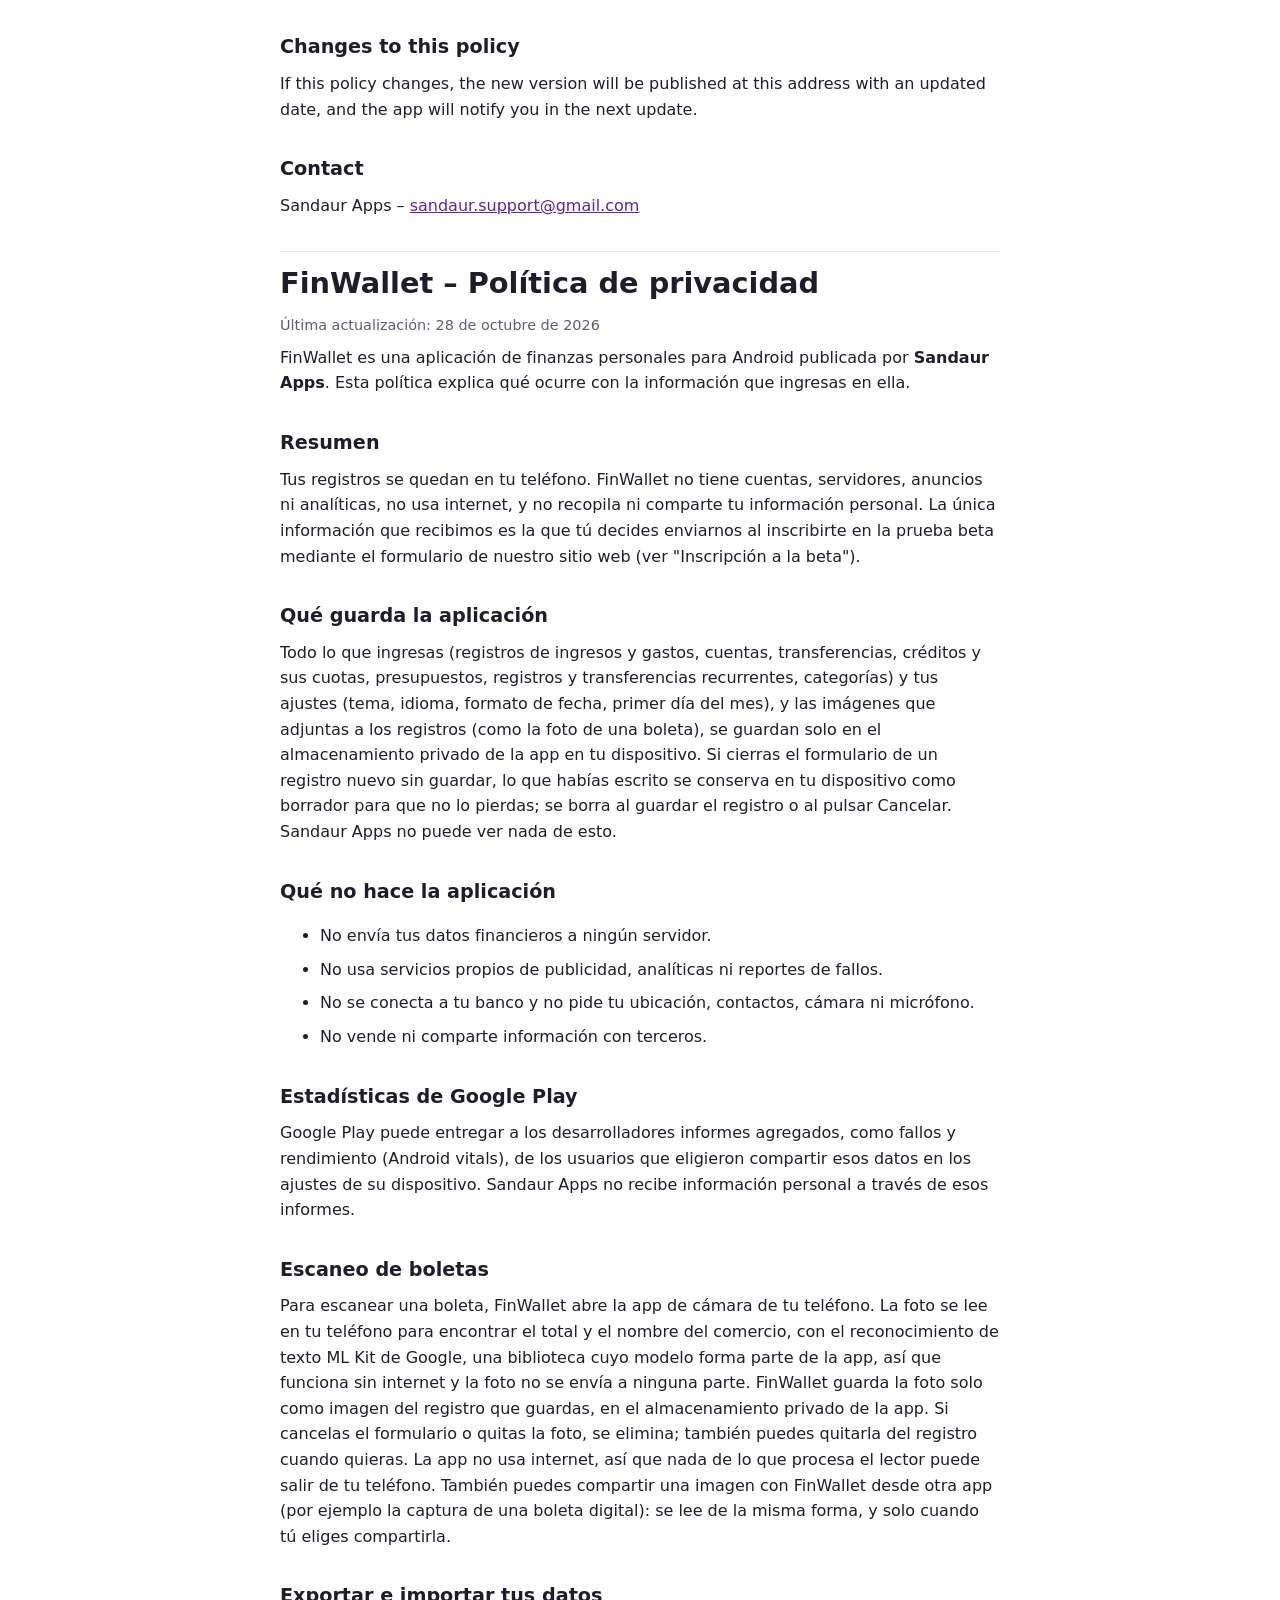
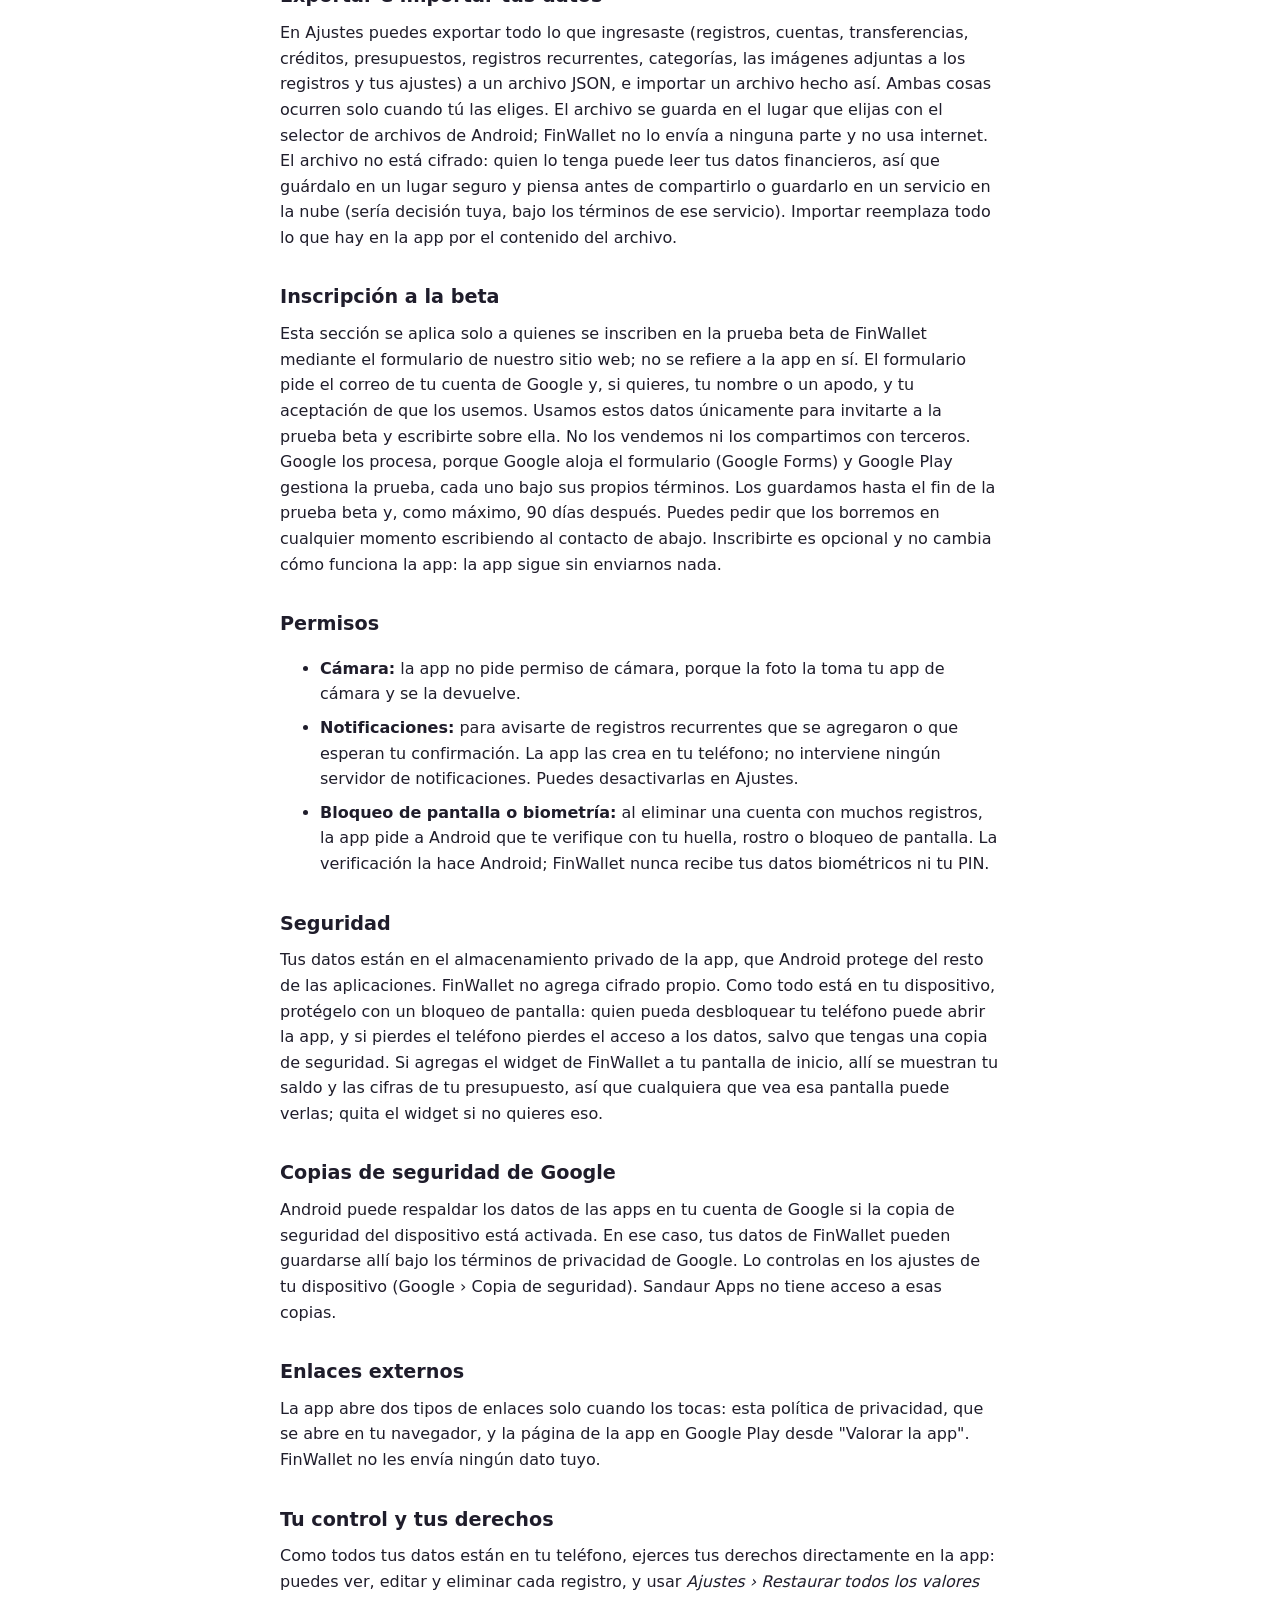
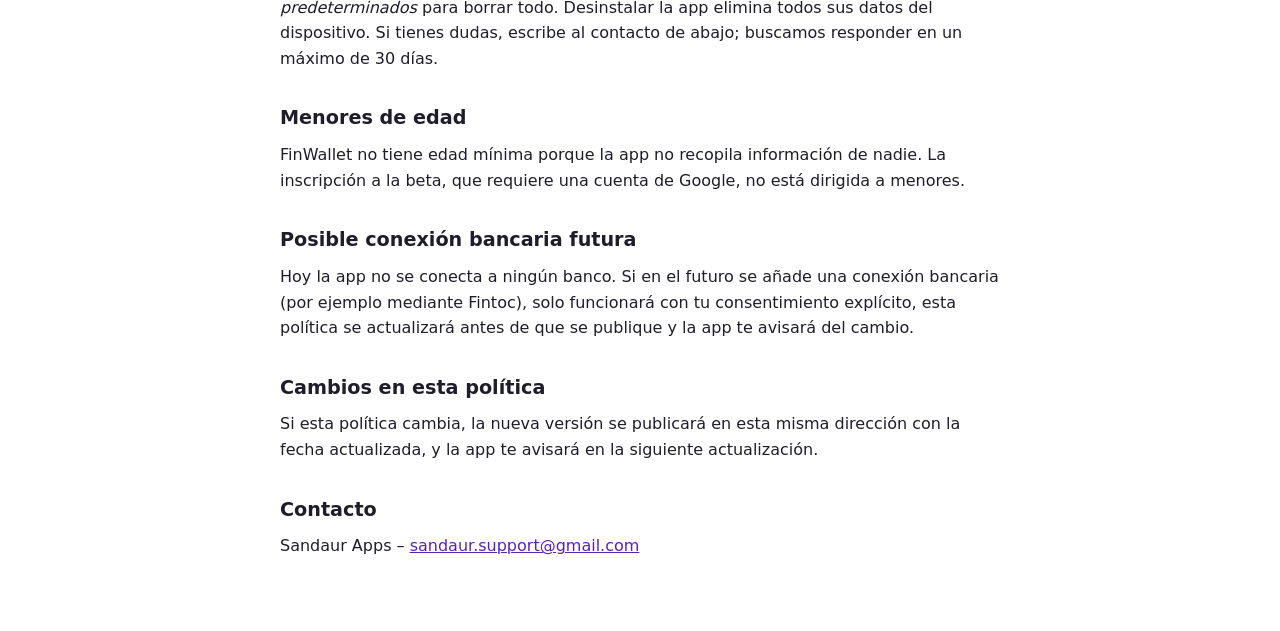
==== commit 021f7b83: "Privacy policy: beta signup, loans; preview: taller embedded form Co-Authored-By: Claude Sonnet 5.5 " ====
--- a/index.html
+++ b/index.html
@@ -28,15 +28,15 @@
 
 <section id="en" lang="en">
   <h1>FinWallet – Privacy policy</h1>
-  <p class="muted">Last updated: October 27, 2026</p>
+  <p class="muted">Last updated: October 28, 2026</p>
 
   <p>FinWallet is a personal finance app for Android published by <strong>Sandaur Apps</strong>. This policy explains what happens to the information you enter in it.</p>
 
   <h2>Short version</h2>
-  <p>Your records stay on your phone. FinWallet has no accounts, no servers, no ads and no analytics, does not use the internet, and does not collect or share your personal information.</p>
+  <p>Your records stay on your phone. FinWallet has no accounts, no servers, no ads and no analytics, does not use the internet, and does not collect or share your personal information. The only information we ever receive is what you choose to send us when you sign up for the beta test through the form on our website (see "Beta test signup").</p>
 
   <h2>What the app stores</h2>
-  <p>Everything you enter (income and spending records, accounts, transfers, budgets, recurring records, categories) and your settings (theme, language, date format, first day of the month), and the images you attach to records (such as a receipt photo), are saved only in the app's private storage on your device. If you close the form for a new record without saving, what you had typed is kept on your device as a draft so you do not lose it; it is erased when you save the record or press Cancel. Sandaur Apps cannot see any of this.</p>
+  <p>Everything you enter (income and spending records, accounts, transfers, loans and their installments, budgets, recurring records and recurring transfers, categories) and your settings (theme, language, date format, first day of the month), and the images you attach to records (such as a receipt photo), are saved only in the app's private storage on your device. If you close the form for a new record without saving, what you had typed is kept on your device as a draft so you do not lose it; it is erased when you save the record or press Cancel. Sandaur Apps cannot see any of this.</p>
 
   <h2>What the app does not do</h2>
   <ul>
@@ -53,7 +53,10 @@
   <p>To scan a receipt, FinWallet opens your phone's own camera app. The photo is read on your phone to find the total and the shop's name, using Google's ML Kit text recognition, a library whose model is part of the app, so it works without internet and the photo is not sent anywhere. FinWallet keeps the photo only as an image of the record you save, in the app's private storage. If you cancel the form or take the photo off, it is deleted; you can also remove it from the record at any time. The app does not use the internet, so nothing the reader processes can leave your phone. You can also share an image to FinWallet from another app (for example the screenshot of a digital receipt): it is read the same way, and only when you choose to share it.</p>
 
   <h2>Exporting and importing your data</h2>
-  <p>In Settings you can export everything you entered (records, accounts, transfers, budgets, recurring records, categories, the images attached to records and your settings) to a JSON file, and import a file made that way. Both only happen when you choose them. The file is saved in the place you pick with Android's file selector; FinWallet does not send it anywhere and does not use the internet. The file is not encrypted: anyone who has it can read your financial data, so keep it somewhere safe, and think before sharing it or saving it in a cloud service (that would be your own choice, under that service's terms). Importing replaces everything in the app with the file's contents.</p>
+  <p>In Settings you can export everything you entered (records, accounts, transfers, loans, budgets, recurring records, categories, the images attached to records and your settings) to a JSON file, and import a file made that way. Both only happen when you choose them. The file is saved in the place you pick with Android's file selector; FinWallet does not send it anywhere and does not use the internet. The file is not encrypted: anyone who has it can read your financial data, so keep it somewhere safe, and think before sharing it or saving it in a cloud service (that would be your own choice, under that service's terms). Importing replaces everything in the app with the file's contents.</p>
+
+  <h2>Beta test signup</h2>
+  <p>This section applies only to people who sign up for the FinWallet beta test through the form on our website; it does not concern the app itself. The form asks for the email of your Google account and, if you wish, your name or a nickname, and for your agreement to us using them. We use this data only to invite you to the beta test and to write to you about it. We do not sell it or share it with third parties. Google processes it, because Google hosts the form (Google Forms) and Google Play runs the test, each under its own terms. We keep it until the beta test ends and for 90 days at most afterwards. You can ask us to delete it at any time by writing to the contact below. Signing up is optional and does not change how the app works: the app still sends us nothing.</p>
 
   <h2>Permissions</h2>
   <ul>
@@ -75,7 +78,7 @@
   <p>Since all your data is on your phone, you exercise your rights directly in the app: you can see, edit and delete each record, and use <em>Settings &rsaquo; Restore all default values</em> to erase everything. Uninstalling the app removes all its data from the device. If you have questions, write to the contact below; we aim to answer within 30 days.</p>
 
   <h2>Children</h2>
-  <p>FinWallet has no minimum age because it does not collect information from anyone.</p>
+  <p>FinWallet has no minimum age because the app does not collect information from anyone. The beta test signup, which needs a Google account, is not aimed at children.</p>
 
   <h2>Possible future bank connection</h2>
   <p>The app does not connect to any bank today. If a bank connection (for example through Fintoc) is added in the future, it will only work with your explicit consent, this policy will be updated before it is released, and the app will tell you about the change.</p>
@@ -89,15 +92,15 @@
 
 <section id="es" lang="es">
   <h1>FinWallet – Política de privacidad</h1>
-  <p class="muted">Última actualización: 27 de octubre de 2026</p>
+  <p class="muted">Última actualización: 28 de octubre de 2026</p>
 
   <p>FinWallet es una aplicación de finanzas personales para Android publicada por <strong>Sandaur Apps</strong>. Esta política explica qué ocurre con la información que ingresas en ella.</p>
 
   <h2>Resumen</h2>
-  <p>Tus registros se quedan en tu teléfono. FinWallet no tiene cuentas, servidores, anuncios ni analíticas, no usa internet, y no recopila ni comparte tu información personal.</p>
+  <p>Tus registros se quedan en tu teléfono. FinWallet no tiene cuentas, servidores, anuncios ni analíticas, no usa internet, y no recopila ni comparte tu información personal. La única información que recibimos es la que tú decides enviarnos al inscribirte en la prueba beta mediante el formulario de nuestro sitio web (ver "Inscripción a la beta").</p>
 
   <h2>Qué guarda la aplicación</h2>
-  <p>Todo lo que ingresas (registros de ingresos y gastos, cuentas, transferencias, presupuestos, registros recurrentes, categorías) y tus ajustes (tema, idioma, formato de fecha, primer día del mes), y las imágenes que adjuntas a los registros (como la foto de una boleta), se guardan solo en el almacenamiento privado de la app en tu dispositivo. Si cierras el formulario de un registro nuevo sin guardar, lo que habías escrito se conserva en tu dispositivo como borrador para que no lo pierdas; se borra al guardar el registro o al pulsar Cancelar. Sandaur Apps no puede ver nada de esto.</p>
+  <p>Todo lo que ingresas (registros de ingresos y gastos, cuentas, transferencias, créditos y sus cuotas, presupuestos, registros y transferencias recurrentes, categorías) y tus ajustes (tema, idioma, formato de fecha, primer día del mes), y las imágenes que adjuntas a los registros (como la foto de una boleta), se guardan solo en el almacenamiento privado de la app en tu dispositivo. Si cierras el formulario de un registro nuevo sin guardar, lo que habías escrito se conserva en tu dispositivo como borrador para que no lo pierdas; se borra al guardar el registro o al pulsar Cancelar. Sandaur Apps no puede ver nada de esto.</p>
 
   <h2>Qué no hace la aplicación</h2>
   <ul>
@@ -114,7 +117,10 @@
   <p>Para escanear una boleta, FinWallet abre la app de cámara de tu teléfono. La foto se lee en tu teléfono para encontrar el total y el nombre del comercio, con el reconocimiento de texto ML Kit de Google, una biblioteca cuyo modelo forma parte de la app, así que funciona sin internet y la foto no se envía a ninguna parte. FinWallet guarda la foto solo como imagen del registro que guardas, en el almacenamiento privado de la app. Si cancelas el formulario o quitas la foto, se elimina; también puedes quitarla del registro cuando quieras. La app no usa internet, así que nada de lo que procesa el lector puede salir de tu teléfono. También puedes compartir una imagen con FinWallet desde otra app (por ejemplo la captura de una boleta digital): se lee de la misma forma, y solo cuando tú eliges compartirla.</p>
 
   <h2>Exportar e importar tus datos</h2>
-  <p>En Ajustes puedes exportar todo lo que ingresaste (registros, cuentas, transferencias, presupuestos, registros recurrentes, categorías, las imágenes adjuntas a los registros y tus ajustes) a un archivo JSON, e importar un archivo hecho así. Ambas cosas ocurren solo cuando tú las eliges. El archivo se guarda en el lugar que elijas con el selector de archivos de Android; FinWallet no lo envía a ninguna parte y no usa internet. El archivo no está cifrado: quien lo tenga puede leer tus datos financieros, así que guárdalo en un lugar seguro y piensa antes de compartirlo o guardarlo en un servicio en la nube (sería decisión tuya, bajo los términos de ese servicio). Importar reemplaza todo lo que hay en la app por el contenido del archivo.</p>
+  <p>En Ajustes puedes exportar todo lo que ingresaste (registros, cuentas, transferencias, créditos, presupuestos, registros recurrentes, categorías, las imágenes adjuntas a los registros y tus ajustes) a un archivo JSON, e importar un archivo hecho así. Ambas cosas ocurren solo cuando tú las eliges. El archivo se guarda en el lugar que elijas con el selector de archivos de Android; FinWallet no lo envía a ninguna parte y no usa internet. El archivo no está cifrado: quien lo tenga puede leer tus datos financieros, así que guárdalo en un lugar seguro y piensa antes de compartirlo o guardarlo en un servicio en la nube (sería decisión tuya, bajo los términos de ese servicio). Importar reemplaza todo lo que hay en la app por el contenido del archivo.</p>
+
+  <h2>Inscripción a la beta</h2>
+  <p>Esta sección se aplica solo a quienes se inscriben en la prueba beta de FinWallet mediante el formulario de nuestro sitio web; no se refiere a la app en sí. El formulario pide el correo de tu cuenta de Google y, si quieres, tu nombre o un apodo, y tu aceptación de que los usemos. Usamos estos datos únicamente para invitarte a la prueba beta y escribirte sobre ella. No los vendemos ni los compartimos con terceros. Google los procesa, porque Google aloja el formulario (Google Forms) y Google Play gestiona la prueba, cada uno bajo sus propios términos. Los guardamos hasta el fin de la prueba beta y, como máximo, 90 días después. Puedes pedir que los borremos en cualquier momento escribiendo al contacto de abajo. Inscribirte es opcional y no cambia cómo funciona la app: la app sigue sin enviarnos nada.</p>
 
   <h2>Permisos</h2>
   <ul>
@@ -136,7 +142,7 @@
   <p>Como todos tus datos están en tu teléfono, ejerces tus derechos directamente en la app: puedes ver, editar y eliminar cada registro, y usar <em>Ajustes &rsaquo; Restaurar todos los valores predeterminados</em> para borrar todo. Desinstalar la app elimina todos sus datos del dispositivo. Si tienes dudas, escribe al contacto de abajo; buscamos responder en un máximo de 30 días.</p>
 
   <h2>Menores de edad</h2>
-  <p>FinWallet no tiene edad mínima porque no recopila información de nadie.</p>
+  <p>FinWallet no tiene edad mínima porque la app no recopila información de nadie. La inscripción a la beta, que requiere una cuenta de Google, no está dirigida a menores.</p>
 
   <h2>Posible conexión bancaria futura</h2>
   <p>Hoy la app no se conecta a ningún banco. Si en el futuro se añade una conexión bancaria (por ejemplo mediante Fintoc), solo funcionará con tu consentimiento explícito, esta política se actualizará antes de que se publique y la app te avisará del cambio.</p>
